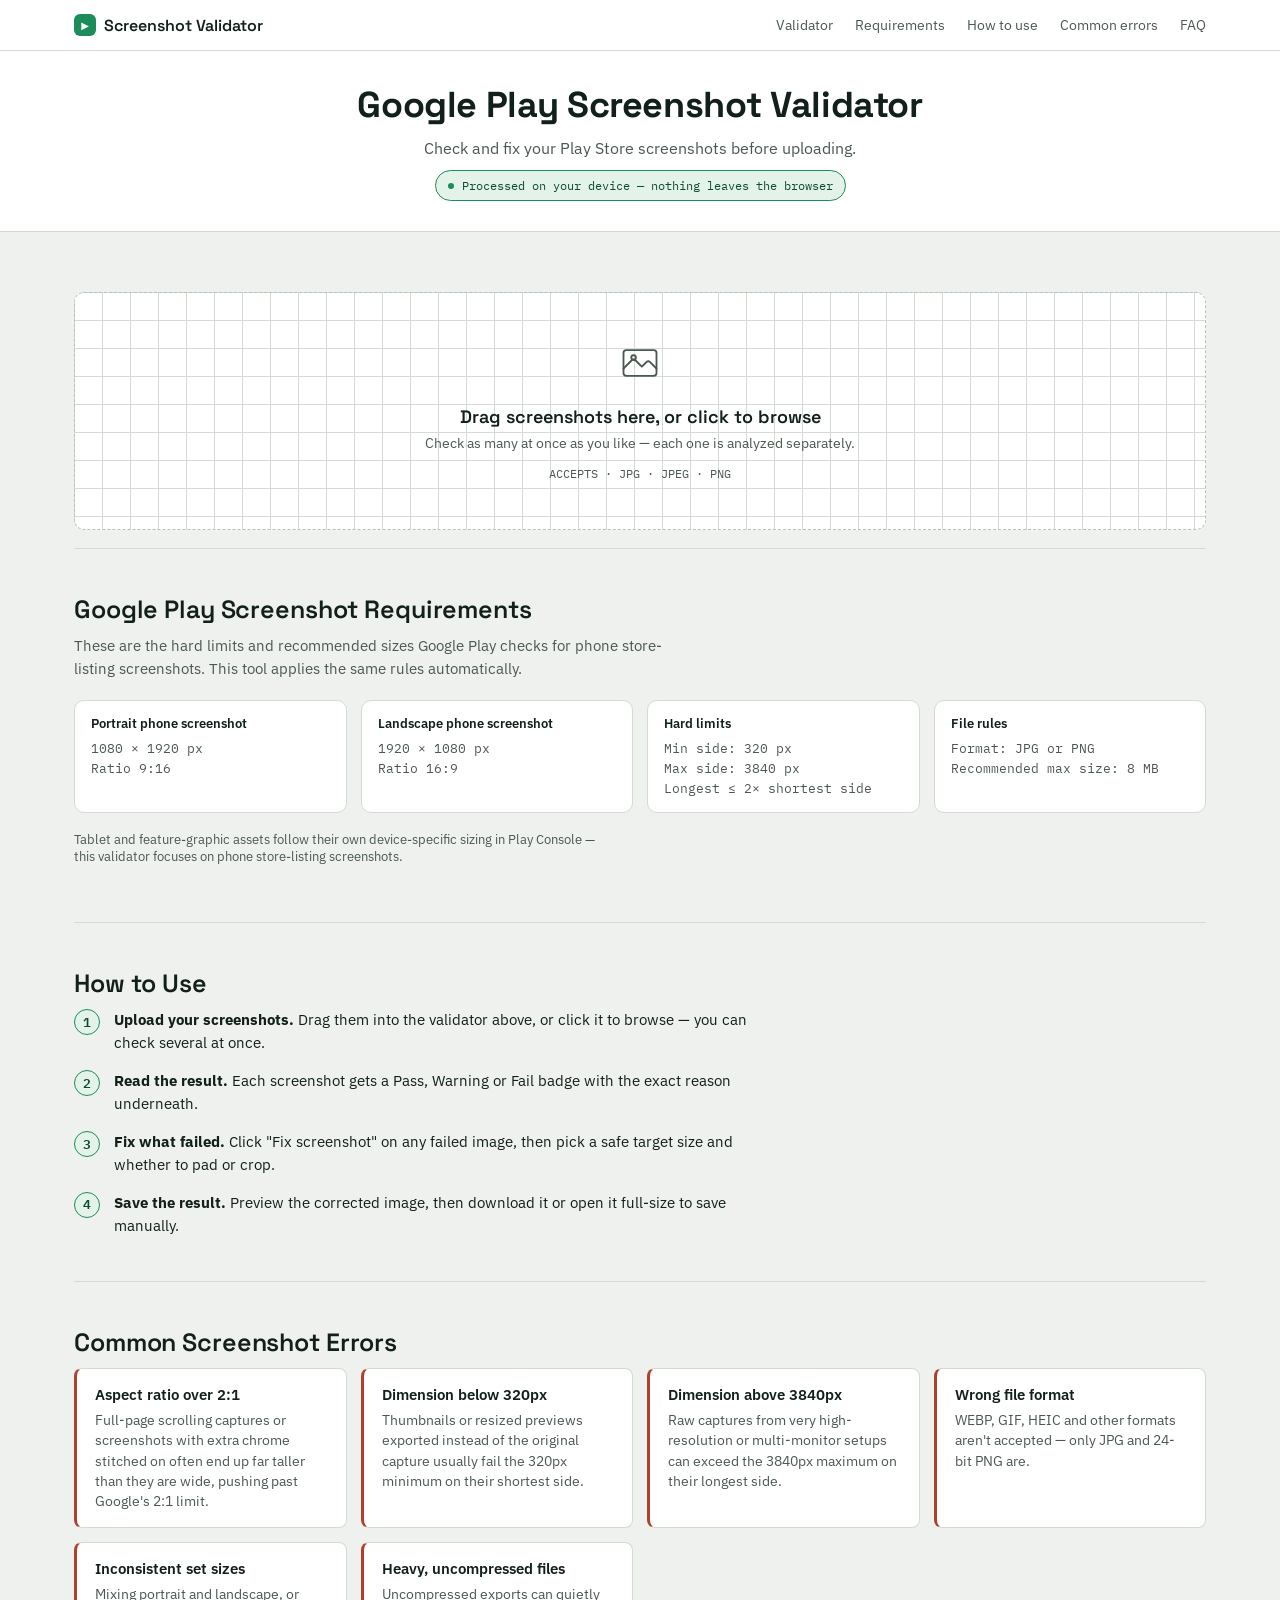
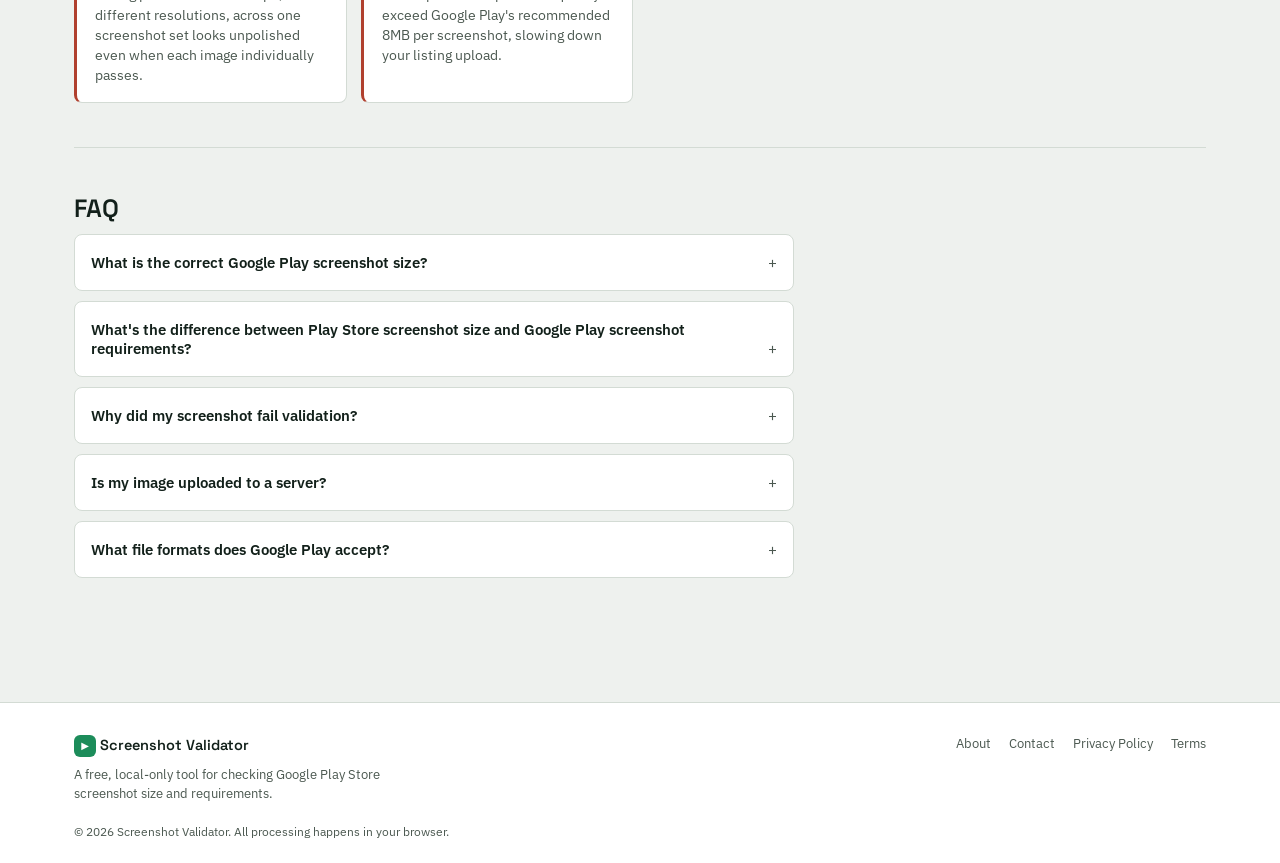
==== index.html @ e47ab918 "Initial website upload" ====
<!DOCTYPE html>
<html lang="en">
<head>
<meta charset="UTF-8">
<meta name="viewport" content="width=device-width, initial-scale=1.0">
<title>Google Play Screenshot Validator — Check Play Store Screenshot Size & Requirements</title>
<meta name="description" content="Free browser-based tool to validate Google Play screenshot size and requirements. Instantly check dimensions, aspect ratio and file format for Play Store screenshots, then fix failed ones without leaving the page.">
<meta name="keywords" content="Google Play Screenshot Validator, Google Play Screenshot Size, Play Store Screenshot Size, Google Play Screenshot Requirements">
<meta name="robots" content="index, follow">
<meta name="theme-color" content="#1C8C5A">
<link rel="canonical" href="https://example.com/">

<meta property="og:type" content="website">
<meta property="og:title" content="Google Play Screenshot Validator — Check Play Store Screenshot Size & Requirements">
<meta property="og:description" content="Check and fix your Google Play Store screenshots before uploading. Validates size, aspect ratio and format entirely in your browser — nothing is uploaded.">
<meta property="og:url" content="https://example.com/">
<meta name="twitter:card" content="summary">
<meta name="twitter:title" content="Google Play Screenshot Validator">
<meta name="twitter:description" content="Check and fix your Google Play Store screenshots before uploading — free, local, no upload.">

<script type="application/ld+json">
{
  "@context": "https://schema.org",
  "@type": "WebApplication",
  "name": "Google Play Screenshot Validator",
  "applicationCategory": "DeveloperApplication",
  "operatingSystem": "Any (runs in browser)",
  "description": "Validates Google Play Store screenshots against Google's size, aspect ratio and format requirements, and lets developers fix failed screenshots locally in the browser.",
  "offers": { "@type": "Offer", "price": "0", "priceCurrency": "USD" }
}
</script>
<script type="application/ld+json">
{
  "@context": "https://schema.org",
  "@type": "FAQPage",
  "mainEntity": [
    {
      "@type": "Question",
      "name": "What is the correct Google Play screenshot size?",
      "acceptedAnswer": { "@type": "Answer", "text": "Google Play accepts screenshots between 320px and 3840px on each side, as long as the longest side is no more than twice the shortest side. The commonly recommended sizes are 1080x1920 for portrait and 1920x1080 for landscape." }
    },
    {
      "@type": "Question",
      "name": "What file formats does Google Play accept for screenshots?",
      "acceptedAnswer": { "@type": "Answer", "text": "Google Play accepts JPEG (JPG) and 24-bit PNG image files for store listing screenshots." }
    },
    {
      "@type": "Question",
      "name": "Why did my screenshot fail Google Play validation?",
      "acceptedAnswer": { "@type": "Answer", "text": "The most common reasons are an aspect ratio beyond the 2:1 maximum, a dimension smaller than 320px, a dimension larger than 3840px, or an unsupported file type such as WEBP or GIF." }
    },
    {
      "@type": "Question",
      "name": "Does this tool upload my screenshots to a server?",
      "acceptedAnswer": { "@type": "Answer", "text": "No. Every check and every fix runs locally in your browser using the Canvas and File APIs. Screenshots are never sent to a server." }
    }
  ]
}
</script>

<link rel="preconnect" href="https://fonts.googleapis.com">
<link rel="preconnect" href="https://fonts.gstatic.com" crossorigin>
<link href="https://fonts.googleapis.com/css2?family=Space+Grotesk:wght@500;600;700&family=IBM+Plex+Mono:wght@400;500;600&family=IBM+Plex+Sans:wght@400;500;600&display=swap" rel="stylesheet">
<style>
  :root {
    --bg: #EEF1EE;
    --surface: #FFFFFF;
    --surface-2: #E4E9E4;
    --ink: #12201A;
    --ink-soft: #4B5850;
    --line: #D3DBD4;
    --line-strong: #B7C2B9;
    --accent: #1C8C5A;
    --accent-ink: #0E4A2E;
    --pass: #1C8C5A;
    --pass-bg: #E4F3EA;
    --warn: #A66A0B;
    --warn-bg: #FBF0DD;
    --fail: #B0402E;
    --fail-bg: #FBE8E4;
    --shadow: 0 1px 2px rgba(18,32,26,0.06), 0 8px 24px -12px rgba(18,32,26,0.18);
    --radius: 10px;
    --font-display: "Space Grotesk", "Segoe UI", system-ui, sans-serif;
    --font-body: "IBM Plex Sans", "Segoe UI", system-ui, sans-serif;
    --font-mono: "IBM Plex Mono", ui-monospace, "SF Mono", Consolas, monospace;
  }

  :root:not([data-theme="light"]) {
    @media (prefers-color-scheme: dark) {
      --bg: #10140F;
      --surface: #171D16;
      --surface-2: #1E251C;
      --ink: #E9EEE7;
      --ink-soft: #A6B3A5;
      --line: #2B342A;
      --line-strong: #3B463A;
      --accent: #3FBE84;
      --accent-ink: #B7EBCF;
      --pass: #3FBE84;
      --pass-bg: #16301F;
      --warn: #E0A542;
      --warn-bg: #332507;
      --fail: #E17862;
      --fail-bg: #3A1712;
      --shadow: 0 1px 2px rgba(0,0,0,0.3), 0 8px 24px -12px rgba(0,0,0,0.5);
    }
  }

  :root[data-theme="dark"] {
    --bg: #10140F;
    --surface: #171D16;
    --surface-2: #1E251C;
    --ink: #E9EEE7;
    --ink-soft: #A6B3A5;
    --line: #2B342A;
    --line-strong: #3B463A;
    --accent: #3FBE84;
    --accent-ink: #B7EBCF;
    --pass: #3FBE84;
    --pass-bg: #16301F;
    --warn: #E0A542;
    --warn-bg: #332507;
    --fail: #E17862;
    --fail-bg: #3A1712;
    --shadow: 0 1px 2px rgba(0,0,0,0.3), 0 8px 24px -12px rgba(0,0,0,0.5);
  }

  * { box-sizing: border-box; }

  html, body {
    margin: 0;
    padding: 0;
    background: var(--bg);
    color: var(--ink);
    font-family: var(--font-body);
    -webkit-font-smoothing: antialiased;
  }

  body {
    min-height: 100vh;
    padding: 0;
  }

  .wrap {
    max-width: 1180px;
    margin: 0 auto;
    padding: 0 24px;
  }

  body > .wrap { padding-top: 32px; padding-bottom: 60px; }

  header.page-head {
    display: flex;
    align-items: flex-end;
    justify-content: space-between;
    gap: 24px;
    flex-wrap: wrap;
    margin-bottom: 32px;
    padding-bottom: 24px;
    border-bottom: 1px solid var(--line);
  }

  .page-head h1 {
    font-family: var(--font-display);
    font-weight: 700;
    font-size: clamp(28px, 4vw, 38px);
    line-height: 1.1;
    margin: 0 0 8px;
    letter-spacing: -0.01em;
  }

  .page-head p {
    margin: 0;
    color: var(--ink-soft);
    font-size: 15px;
    max-width: 52ch;
    line-height: 1.5;
  }

  .badge-local {
    display: inline-flex;
    align-items: center;
    gap: 8px;
    font-family: var(--font-mono);
    font-size: 12px;
    color: var(--accent-ink);
    background: var(--pass-bg);
    border: 1px solid var(--pass);
    padding: 7px 12px;
    border-radius: 100px;
    white-space: nowrap;
  }

  .badge-local::before {
    content: "";
    width: 6px;
    height: 6px;
    border-radius: 50%;
    background: var(--pass);
    flex: none;
  }

  /* Dropzone */
  .dropzone {
    position: relative;
    border: 1.5px dashed var(--line-strong);
    border-radius: var(--radius);
    background: var(--surface);
    background-image:
      linear-gradient(var(--line) 1px, transparent 1px),
      linear-gradient(90deg, var(--line) 1px, transparent 1px);
    background-size: 28px 28px;
    background-position: -1px -1px;
    padding: 48px 24px;
    text-align: center;
    cursor: pointer;
    transition: border-color 0.15s ease, background-color 0.15s ease;
  }

  .dropzone:hover {
    border-color: var(--accent);
  }

  .dropzone.drag-over {
    border-color: var(--accent);
    background-color: var(--pass-bg);
  }

  .dropzone .dz-icon {
    width: 44px;
    height: 44px;
    margin: 0 auto 16px;
    color: var(--ink-soft);
  }

  .dropzone h2 {
    font-family: var(--font-display);
    font-size: 18px;
    margin: 0 0 6px;
    font-weight: 600;
  }

  .dropzone p {
    margin: 0;
    color: var(--ink-soft);
    font-size: 14px;
  }

  .dropzone .dz-formats {
    margin-top: 14px;
    font-family: var(--font-mono);
    font-size: 12px;
    color: var(--ink-soft);
  }

  input[type="file"] { display: none; }

  /* Report bar */
  .report {
    display: none;
    margin-top: 28px;
    gap: 1px;
    background: var(--line);
    border: 1px solid var(--line);
    border-radius: var(--radius);
    overflow: hidden;
    grid-template-columns: repeat(5, 1fr);
  }

  .report.visible { display: grid; }

  @media (max-width: 760px) {
    .report { grid-template-columns: repeat(2, 1fr); }
    .report .report-cell.score-cell { grid-column: 1 / -1; }
  }

  .report-cell {
    background: var(--surface);
    padding: 18px 20px;
  }

  .report-cell .num {
    font-family: var(--font-mono);
    font-size: 26px;
    font-weight: 600;
    line-height: 1;
    display: block;
  }

  .report-cell .lbl {
    font-size: 12.5px;
    color: var(--ink-soft);
    margin-top: 6px;
    display: block;
  }

  .report-cell.pass-cell .num { color: var(--pass); }
  .report-cell.warn-cell .num { color: var(--warn); }
  .report-cell.fail-cell .num { color: var(--fail); }

  .score-cell {
    display: flex;
    align-items: center;
    gap: 14px;
  }

  .score-ring {
    flex: none;
    width: 52px;
    height: 52px;
  }

  .score-cell .score-text .num { font-size: 22px; }

  /* Toolbar */
  .toolbar {
    display: none;
    justify-content: space-between;
    align-items: center;
    margin-top: 28px;
    margin-bottom: 4px;
    flex-wrap: wrap;
    gap: 12px;
  }

  .toolbar.visible { display: flex; }

  .toolbar h3 {
    font-family: var(--font-display);
    font-size: 16px;
    font-weight: 600;
    margin: 0;
  }

  .toolbar-actions { display: flex; gap: 10px; }

  button.ghost-btn {
    font-family: var(--font-body);
    font-size: 13px;
    color: var(--ink-soft);
    background: transparent;
    border: 1px solid var(--line-strong);
    border-radius: 7px;
    padding: 8px 14px;
    cursor: pointer;
    transition: border-color 0.15s ease, color 0.15s ease;
  }

  button.ghost-btn:hover {
    border-color: var(--ink-soft);
    color: var(--ink);
  }

  button.ghost-btn:focus-visible,
  .dropzone:focus-visible,
  .card-remove:focus-visible {
    outline: 2px solid var(--accent);
    outline-offset: 2px;
  }

  /* Grid of cards */
  .grid {
    display: grid;
    grid-template-columns: repeat(auto-fill, minmax(300px, 1fr));
    gap: 16px;
    margin-top: 18px;
  }

  .card {
    background: var(--surface);
    border: 1px solid var(--line);
    border-radius: var(--radius);
    overflow: hidden;
    display: flex;
    flex-direction: column;
    box-shadow: var(--shadow);
    animation: card-in 0.25s ease;
  }

  @keyframes card-in {
    from { opacity: 0; transform: translateY(6px); }
    to { opacity: 1; transform: translateY(0); }
  }

  @media (prefers-reduced-motion: reduce) {
    .card { animation: none; }
  }

  .card-media {
    position: relative;
    background: var(--surface-2);
    aspect-ratio: 16 / 10;
    display: flex;
    align-items: center;
    justify-content: center;
    overflow: hidden;
  }

  .card-media img {
    max-width: 100%;
    max-height: 100%;
    object-fit: contain;
    display: block;
  }

  .status-pill {
    position: absolute;
    top: 10px;
    left: 10px;
    font-family: var(--font-mono);
    font-size: 11.5px;
    font-weight: 600;
    padding: 4px 10px;
    border-radius: 100px;
    border: 1px solid transparent;
    letter-spacing: 0.02em;
  }

  .status-pill.pass { color: var(--pass); background: var(--pass-bg); border-color: var(--pass); }
  .status-pill.warning { color: var(--warn); background: var(--warn-bg); border-color: var(--warn); }
  .status-pill.fail { color: var(--fail); background: var(--fail-bg); border-color: var(--fail); }

  .card-remove {
    position: absolute;
    top: 10px;
    right: 10px;
    width: 26px;
    height: 26px;
    border-radius: 50%;
    background: rgba(18,32,26,0.55);
    color: #fff;
    border: none;
    cursor: pointer;
    display: flex;
    align-items: center;
    justify-content: center;
    font-size: 14px;
    line-height: 1;
  }

  .card-remove:hover { background: rgba(18,32,26,0.8); }

  .card-body {
    padding: 14px 16px 16px;
    display: flex;
    flex-direction: column;
    gap: 12px;
    flex: 1;
  }

  .card-name {
    font-size: 13px;
    font-weight: 600;
    word-break: break-all;
    line-height: 1.3;
  }

  .metrics {
    display: grid;
    grid-template-columns: repeat(2, 1fr);
    gap: 6px 12px;
    font-family: var(--font-mono);
    font-size: 12.5px;
  }

  .metrics div {
    display: flex;
    justify-content: space-between;
    gap: 8px;
    padding: 4px 0;
    border-bottom: 1px dashed var(--line);
  }

  .metrics span.k { color: var(--ink-soft); }
  .metrics span.v { color: var(--ink); text-align: right; }

  .reasons {
    font-size: 12.5px;
    line-height: 1.5;
    color: var(--ink-soft);
    padding-top: 4px;
    border-top: 1px solid var(--line);
  }

  .reasons ul {
    margin: 6px 0 0;
    padding-left: 18px;
  }

  .reasons li { margin-bottom: 4px; }
  .reasons li.reason-fail { color: var(--fail); }
  .reasons li.reason-warn { color: var(--warn); }
  .reasons li.reason-pass { color: var(--pass); }

  /* Reference panel */
  .reference {
    margin-top: 40px;
    border-top: 1px solid var(--line);
    padding-top: 24px;
  }

  .reference h3 {
    font-family: var(--font-display);
    font-size: 15px;
    font-weight: 600;
    margin: 0 0 14px;
  }

  .ref-grid {
    display: grid;
    grid-template-columns: repeat(auto-fit, minmax(220px, 1fr));
    gap: 14px;
  }

  .ref-card {
    background: var(--surface);
    border: 1px solid var(--line);
    border-radius: var(--radius);
    padding: 14px 16px;
  }

  .ref-card .ref-title {
    font-size: 13px;
    font-weight: 600;
    margin-bottom: 6px;
  }

  .ref-card .ref-spec {
    font-family: var(--font-mono);
    font-size: 12.5px;
    color: var(--ink-soft);
    line-height: 1.6;
  }

  .empty-hint {
    text-align: center;
    color: var(--ink-soft);
    font-size: 13px;
    margin-top: 14px;
  }

  /* Fix button on failed cards */
  .fix-btn {
    font-family: var(--font-body);
    font-size: 13px;
    font-weight: 600;
    color: #fff;
    background: var(--fail);
    border: none;
    border-radius: 7px;
    padding: 9px 14px;
    cursor: pointer;
    width: 100%;
    transition: opacity 0.15s ease;
  }

  .fix-btn:hover { opacity: 0.88; }

  /* Modal */
  .modal-overlay {
    display: none;
    position: fixed;
    inset: 0;
    background: rgba(10,16,12,0.55);
    align-items: center;
    justify-content: center;
    padding: 20px;
    z-index: 100;
  }

  .modal-overlay.open { display: flex; }

  .modal {
    background: var(--surface);
    border: 1px solid var(--line);
    border-radius: 14px;
    box-shadow: var(--shadow);
    width: 100%;
    max-width: 720px;
    max-height: 90vh;
    overflow-y: auto;
  }

  .modal-header {
    display: flex;
    align-items: flex-start;
    justify-content: space-between;
    gap: 16px;
    padding: 20px 24px 0;
  }

  .modal-header h2 {
    font-family: var(--font-display);
    font-size: 19px;
    font-weight: 600;
    margin: 0 0 4px;
  }

  .modal-header .modal-file {
    font-family: var(--font-mono);
    font-size: 12.5px;
    color: var(--ink-soft);
    word-break: break-all;
  }

  .modal-close {
    flex: none;
    width: 30px;
    height: 30px;
    border-radius: 50%;
    border: 1px solid var(--line-strong);
    background: transparent;
    color: var(--ink-soft);
    font-size: 14px;
    cursor: pointer;
  }

  .modal-close:hover { color: var(--ink); border-color: var(--ink-soft); }

  .modal-body { padding: 16px 24px 24px; }

  .fix-explain {
    background: var(--fail-bg);
    border: 1px solid var(--fail);
    color: var(--fail);
    border-radius: 8px;
    padding: 12px 14px;
    font-size: 13.5px;
    line-height: 1.5;
    margin-bottom: 20px;
  }

  .fix-section { margin-bottom: 20px; }

  .fix-section .fix-label {
    font-size: 12.5px;
    font-weight: 600;
    color: var(--ink-soft);
    margin-bottom: 8px;
    display: block;
  }

  .option-row {
    display: flex;
    gap: 10px;
    flex-wrap: wrap;
  }

  .option-card {
    flex: 1;
    min-width: 160px;
    text-align: left;
    background: var(--surface-2);
    border: 1.5px solid var(--line);
    border-radius: 8px;
    padding: 12px 14px;
    cursor: pointer;
    font-family: var(--font-body);
  }

  .option-card .oc-title {
    font-family: var(--font-mono);
    font-weight: 600;
    font-size: 14px;
    color: var(--ink);
  }

  .option-card .oc-sub {
    font-size: 12px;
    color: var(--ink-soft);
    margin-top: 2px;
  }

  .option-card.selected {
    border-color: var(--accent);
    background: var(--pass-bg);
  }

  .option-card.selected .oc-title { color: var(--accent-ink); }

  .bg-swatch-row {
    display: flex;
    gap: 8px;
    align-items: center;
  }

  .bg-swatch {
    width: 30px;
    height: 30px;
    border-radius: 6px;
    border: 1.5px solid var(--line-strong);
    cursor: pointer;
  }

  .bg-swatch.selected { outline: 2px solid var(--accent); outline-offset: 2px; }

  .preview-wrap {
    background: var(--surface-2);
    border: 1px solid var(--line);
    border-radius: 8px;
    display: flex;
    align-items: center;
    justify-content: center;
    padding: 16px;
    min-height: 200px;
  }

  .preview-wrap canvas {
    max-width: 100%;
    max-height: 320px;
    border-radius: 4px;
    box-shadow: 0 1px 4px rgba(0,0,0,0.15);
  }

  .result-note {
    font-family: var(--font-mono);
    font-size: 12.5px;
    color: var(--pass);
    margin-top: 10px;
    text-align: center;
  }

  .modal-footer {
    display: flex;
    justify-content: flex-end;
    gap: 10px;
    margin-top: 22px;
  }

  button.primary-btn {
    font-family: var(--font-body);
    font-size: 13.5px;
    font-weight: 600;
    color: #fff;
    background: var(--accent);
    border: none;
    border-radius: 8px;
    padding: 10px 18px;
    cursor: pointer;
    transition: opacity 0.15s ease;
  }

  button.primary-btn:hover { opacity: 0.9; }

  .fix-notice {
    font-size: 12.5px;
    line-height: 1.5;
    color: var(--warn);
    background: var(--warn-bg);
    border: 1px solid var(--warn);
    border-radius: 8px;
    padding: 10px 12px;
  }

  .preview-wrap-full {
    min-height: 240px;
  }

  .preview-wrap-full img {
    max-width: 100%;
    max-height: 360px;
    border-radius: 4px;
    box-shadow: 0 1px 4px rgba(0,0,0,0.15);
    display: block;
  }

  .preview-metrics {
    grid-template-columns: repeat(3, 1fr);
    margin-top: 16px;
  }

  @media (max-width: 560px) {
    .preview-metrics { grid-template-columns: 1fr; }
  }

  .preview-modal.fullsize {
    max-width: 96vw;
    max-height: 96vh;
  }

  .preview-modal.fullsize .preview-metrics,
  .preview-modal.fullsize .modal-header .modal-file {
    display: none;
  }

  .preview-modal.fullsize .preview-wrap-full {
    background: #111;
    padding: 0;
  }

  .preview-modal.fullsize .preview-wrap-full img {
    max-height: 84vh;
  }

  /* ---------- Site chrome (header, hero, content sections, footer) ---------- */

  html { scroll-behavior: smooth; }

  .skip-link {
    position: absolute;
    left: -999px;
    top: 0;
    background: var(--accent);
    color: #fff;
    padding: 10px 16px;
    border-radius: 0 0 8px 0;
    z-index: 200;
    font-size: 13px;
  }

  .skip-link:focus { left: 0; }

  .site-header {
    position: sticky;
    top: 0;
    z-index: 40;
    background: var(--surface);
    border-bottom: 1px solid var(--line);
  }

  .site-header-inner {
    display: flex;
    align-items: center;
    justify-content: space-between;
    gap: 20px;
    padding: 14px 24px;
    flex-wrap: wrap;
  }

  .brand {
    display: inline-flex;
    align-items: center;
    gap: 8px;
    font-family: var(--font-display);
    font-weight: 600;
    font-size: 16px;
    color: var(--ink);
    text-decoration: none;
  }

  .brand-mark {
    display: inline-flex;
    align-items: center;
    justify-content: center;
    width: 22px;
    height: 22px;
    border-radius: 6px;
    background: var(--accent);
    color: #fff;
    font-size: 10px;
  }

  .site-nav {
    display: flex;
    gap: 22px;
    flex-wrap: wrap;
  }

  .site-nav a {
    font-size: 13.5px;
    color: var(--ink-soft);
    text-decoration: none;
  }

  .site-nav a:hover { color: var(--accent-ink); }

  .hero {
    background: var(--surface);
    border-bottom: 1px solid var(--line);
    padding: 34px 24px 30px;
  }

  .hero-inner {
    text-align: center;
    display: flex;
    flex-direction: column;
    align-items: center;
    gap: 12px;
    padding: 0;
  }

  .hero h1 {
    font-family: var(--font-display);
    font-weight: 700;
    font-size: clamp(26px, 4vw, 36px);
    line-height: 1.15;
    margin: 0;
    letter-spacing: -0.01em;
  }

  .hero p {
    margin: 0;
    color: var(--ink-soft);
    font-size: 16px;
    max-width: 46ch;
  }

  .tool-section { padding-top: 28px; }

  .content-section {
    padding: 44px 0;
    border-top: 1px solid var(--line);
  }

  .section-title {
    font-family: var(--font-display);
    font-size: clamp(20px, 3vw, 25px);
    font-weight: 600;
    margin: 0 0 10px;
    letter-spacing: -0.005em;
  }

  .section-lead {
    color: var(--ink-soft);
    font-size: 14.5px;
    max-width: 68ch;
    line-height: 1.55;
    margin: 0 0 20px;
  }

  .section-note {
    color: var(--ink-soft);
    font-size: 13px;
    margin-top: 18px;
    max-width: 68ch;
  }

  .steps-list {
    list-style: none;
    margin: 0;
    padding: 0;
    display: flex;
    flex-direction: column;
    gap: 16px;
    max-width: 68ch;
  }

  .steps-list li {
    display: flex;
    gap: 14px;
    align-items: flex-start;
    font-size: 14.5px;
    line-height: 1.55;
  }

  .step-num {
    flex: none;
    width: 26px;
    height: 26px;
    border-radius: 50%;
    background: var(--pass-bg);
    color: var(--accent-ink);
    border: 1px solid var(--accent);
    display: flex;
    align-items: center;
    justify-content: center;
    font-family: var(--font-mono);
    font-size: 12.5px;
    font-weight: 600;
  }

  .error-grid {
    display: grid;
    grid-template-columns: repeat(auto-fit, minmax(240px, 1fr));
    gap: 14px;
  }

  .error-card {
    background: var(--surface);
    border: 1px solid var(--line);
    border-left: 3px solid var(--fail);
    border-radius: 8px;
    padding: 16px 18px;
  }

  .error-title {
    font-weight: 600;
    font-size: 14.5px;
    margin-bottom: 6px;
  }

  .error-card p {
    margin: 0;
    font-size: 13.5px;
    color: var(--ink-soft);
    line-height: 1.5;
  }

  .faq-list {
    display: flex;
    flex-direction: column;
    gap: 10px;
    max-width: 72ch;
  }

  .faq-item {
    background: var(--surface);
    border: 1px solid var(--line);
    border-radius: 8px;
    padding: 4px 16px;
  }

  .faq-item summary {
    cursor: pointer;
    font-weight: 600;
    font-size: 14.5px;
    padding: 14px 0;
    list-style: none;
  }

  .faq-item summary::-webkit-details-marker { display: none; }

  .faq-item summary::after {
    content: "+";
    float: right;
    color: var(--ink-soft);
    font-weight: 400;
  }

  .faq-item[open] summary::after { content: "−"; }

  .faq-item p {
    margin: 0 0 16px;
    font-size: 13.5px;
    color: var(--ink-soft);
    line-height: 1.55;
  }

  .site-footer {
    margin-top: 20px;
    background: var(--surface);
    border-top: 1px solid var(--line);
  }

  .site-footer-inner {
    display: flex;
    justify-content: space-between;
    align-items: flex-start;
    gap: 24px;
    flex-wrap: wrap;
    padding: 32px 24px 20px;
  }

  .footer-brand {
    font-family: var(--font-display);
    font-weight: 600;
    font-size: 14.5px;
    max-width: 40ch;
  }

  .footer-brand p {
    margin: 8px 0 0;
    font-family: var(--font-body);
    font-weight: 400;
    font-size: 13px;
    color: var(--ink-soft);
    line-height: 1.5;
  }

  .footer-links {
    display: flex;
    gap: 18px;
    flex-wrap: wrap;
  }

  .footer-links a {
    font-size: 13px;
    color: var(--ink-soft);
    text-decoration: none;
  }

  .footer-links a:hover { color: var(--accent-ink); }

  .footer-copy {
    font-size: 12px;
    color: var(--ink-soft);
    padding: 0 24px 24px;
  }
</style>
</head>
<body>
<a class="skip-link" href="#validator">Skip to validator</a>

<header class="site-header">
  <div class="wrap site-header-inner">
    <a class="brand" href="#top">
      <span class="brand-mark" aria-hidden="true">▶</span>
      Screenshot Validator
    </a>
    <nav class="site-nav" aria-label="Primary">
      <a href="#validator">Validator</a>
      <a href="#requirements">Requirements</a>
      <a href="#how-to-use">How to use</a>
      <a href="#common-errors">Common errors</a>
      <a href="#faq">FAQ</a>
    </nav>
  </div>
</header>

<section class="hero" id="top">
  <div class="wrap hero-inner">
    <h1>Google Play Screenshot Validator</h1>
    <p>Check and fix your Play Store screenshots before uploading.</p>
    <span class="badge-local">Processed on your device — nothing leaves the browser</span>
  </div>
</section>

<div class="wrap">

  <section id="validator" class="tool-section" aria-label="Screenshot validator">

  <div class="dropzone" id="dropzone" tabindex="0" role="button" aria-label="Upload screenshots">
    <svg class="dz-icon" viewBox="0 0 48 48" fill="none" xmlns="http://www.w3.org/2000/svg">
      <rect x="6" y="10" width="36" height="28" rx="3" stroke="currentColor" stroke-width="2"/>
      <path d="M6 30l9-9a3 3 0 014 0l7 7" stroke="currentColor" stroke-width="2" stroke-linecap="round" stroke-linejoin="round"/>
      <path d="M27 27l4-4a3 3 0 014 0l7 7" stroke="currentColor" stroke-width="2" stroke-linecap="round" stroke-linejoin="round"/>
      <circle cx="17" cy="18" r="2.5" stroke="currentColor" stroke-width="2"/>
    </svg>
    <h2>Drag screenshots here, or click to browse</h2>
    <p>Check as many at once as you like — each one is analyzed separately.</p>
    <div class="dz-formats">ACCEPTS · JPG · JPEG · PNG</div>
    <input type="file" id="fileInput" accept="image/jpeg,image/png" multiple>
  </div>

  <div class="report" id="report">
    <div class="report-cell">
      <span class="num" id="statTotal">0</span>
      <span class="lbl">Total screenshots</span>
    </div>
    <div class="report-cell pass-cell">
      <span class="num" id="statPass">0</span>
      <span class="lbl">Passed</span>
    </div>
    <div class="report-cell warn-cell">
      <span class="num" id="statWarn">0</span>
      <span class="lbl">Warnings</span>
    </div>
    <div class="report-cell fail-cell">
      <span class="num" id="statFail">0</span>
      <span class="lbl">Failed</span>
    </div>
    <div class="report-cell score-cell">
      <svg class="score-ring" id="scoreRing" viewBox="0 0 52 52">
        <circle cx="26" cy="26" r="22" fill="none" stroke="var(--line)" stroke-width="5"/>
        <circle id="scoreArc" cx="26" cy="26" r="22" fill="none" stroke="var(--accent)" stroke-width="5"
          stroke-linecap="round" stroke-dasharray="138.2" stroke-dashoffset="138.2"
          transform="rotate(-90 26 26)"/>
      </svg>
      <div class="score-text">
        <span class="num" id="statScore">0%</span>
        <span class="lbl">Readiness score</span>
      </div>
    </div>
  </div>

  <div class="toolbar" id="toolbar">
    <h3 id="toolbarTitle">Results</h3>
    <div class="toolbar-actions">
      <button class="ghost-btn" id="clearAllBtn">Clear all</button>
    </div>
  </div>

  <div class="grid" id="grid"></div>

  </section>

  <section id="requirements" class="content-section">
    <h2 class="section-title">Google Play Screenshot Requirements</h2>
    <p class="section-lead">These are the hard limits and recommended sizes Google Play checks for phone store-listing screenshots. This tool applies the same rules automatically.</p>
    <div class="ref-grid">
      <div class="ref-card">
        <div class="ref-title">Portrait phone screenshot</div>
        <div class="ref-spec">1080 × 1920 px<br>Ratio 9:16</div>
      </div>
      <div class="ref-card">
        <div class="ref-title">Landscape phone screenshot</div>
        <div class="ref-spec">1920 × 1080 px<br>Ratio 16:9</div>
      </div>
      <div class="ref-card">
        <div class="ref-title">Hard limits</div>
        <div class="ref-spec">Min side: 320 px<br>Max side: 3840 px<br>Longest ≤ 2× shortest side</div>
      </div>
      <div class="ref-card">
        <div class="ref-title">File rules</div>
        <div class="ref-spec">Format: JPG or PNG<br>Recommended max size: 8 MB</div>
      </div>
    </div>
    <p class="section-note">Tablet and feature-graphic assets follow their own device-specific sizing in Play Console — this validator focuses on phone store-listing screenshots.</p>
  </section>

  <section id="how-to-use" class="content-section">
    <h2 class="section-title">How to Use</h2>
    <ol class="steps-list">
      <li><span class="step-num">1</span><div><strong>Upload your screenshots.</strong> Drag them into the validator above, or click it to browse — you can check several at once.</div></li>
      <li><span class="step-num">2</span><div><strong>Read the result.</strong> Each screenshot gets a Pass, Warning or Fail badge with the exact reason underneath.</div></li>
      <li><span class="step-num">3</span><div><strong>Fix what failed.</strong> Click "Fix screenshot" on any failed image, then pick a safe target size and whether to pad or crop.</div></li>
      <li><span class="step-num">4</span><div><strong>Save the result.</strong> Preview the corrected image, then download it or open it full-size to save manually.</div></li>
    </ol>
  </section>

  <section id="common-errors" class="content-section">
    <h2 class="section-title">Common Screenshot Errors</h2>
    <div class="error-grid">
      <div class="error-card">
        <div class="error-title">Aspect ratio over 2:1</div>
        <p>Full-page scrolling captures or screenshots with extra chrome stitched on often end up far taller than they are wide, pushing past Google's 2:1 limit.</p>
      </div>
      <div class="error-card">
        <div class="error-title">Dimension below 320px</div>
        <p>Thumbnails or resized previews exported instead of the original capture usually fail the 320px minimum on their shortest side.</p>
      </div>
      <div class="error-card">
        <div class="error-title">Dimension above 3840px</div>
        <p>Raw captures from very high-resolution or multi-monitor setups can exceed the 3840px maximum on their longest side.</p>
      </div>
      <div class="error-card">
        <div class="error-title">Wrong file format</div>
        <p>WEBP, GIF, HEIC and other formats aren't accepted — only JPG and 24-bit PNG are.</p>
      </div>
      <div class="error-card">
        <div class="error-title">Inconsistent set sizes</div>
        <p>Mixing portrait and landscape, or different resolutions, across one screenshot set looks unpolished even when each image individually passes.</p>
      </div>
      <div class="error-card">
        <div class="error-title">Heavy, uncompressed files</div>
        <p>Uncompressed exports can quietly exceed Google Play's recommended 8MB per screenshot, slowing down your listing upload.</p>
      </div>
    </div>
  </section>

  <section id="faq" class="content-section">
    <h2 class="section-title">FAQ</h2>
    <div class="faq-list">
      <details class="faq-item">
        <summary>What is the correct Google Play screenshot size?</summary>
        <p>Anywhere from 320px to 3840px per side is technically valid, as long as the longest side is no more than twice the shortest. For a clean, high-resolution listing, Google recommends 1080×1920 for portrait screenshots and 1920×1080 for landscape.</p>
      </details>
      <details class="faq-item">
        <summary>What's the difference between Play Store screenshot size and Google Play screenshot requirements?</summary>
        <p>They describe the same thing from two angles: "screenshot size" refers to the pixel dimensions and ratio, while "requirements" also cover accepted file formats (JPG/PNG) and how many screenshots your listing needs.</p>
      </details>
      <details class="faq-item">
        <summary>Why did my screenshot fail validation?</summary>
        <p>Usually one of four reasons: the aspect ratio exceeds 2:1, a side is under 320px, a side is over 3840px, or the file isn't JPG/PNG. This tool names the exact reason under each result.</p>
      </details>
      <details class="faq-item">
        <summary>Is my image uploaded to a server?</summary>
        <p>No. Validation and fixing both run locally using your browser's File and Canvas APIs. Your screenshots never leave your device.</p>
      </details>
      <details class="faq-item">
        <summary>What file formats does Google Play accept?</summary>
        <p>JPEG (JPG) and 24-bit PNG. This validator only accepts those two formats as well, matching Google Play's own rules.</p>
      </details>
    </div>
  </section>

</div>

<footer class="site-footer">
  <div class="wrap site-footer-inner">
    <div class="footer-brand">
      <span class="brand-mark" aria-hidden="true">▶</span> Screenshot Validator
      <p>A free, local-only tool for checking Google Play Store screenshot size and requirements.</p>
    </div>
    <nav class="footer-links" aria-label="Footer">
      <a href="about.html">About</a>
      <a href="contact.html">Contact</a>
      <a href="privacy.html">Privacy Policy</a>
      <a href="terms.html">Terms</a>
    </nav>
  </div>
  <div class="wrap footer-copy">© <span id="footerYear"></span> Screenshot Validator. All processing happens in your browser.</div>
</footer>

<div class="modal-overlay" id="fixModal" aria-hidden="true">
  <div class="modal" role="dialog" aria-modal="true" aria-labelledby="fixModalTitle">
    <div class="modal-header">
      <div>
        <h2 id="fixModalTitle">Fix screenshot</h2>
        <div class="modal-file" id="fixModalFile"></div>
      </div>
      <button class="modal-close" id="fixModalClose" aria-label="Close">✕</button>
    </div>
    <div class="modal-body">
      <div class="fix-explain" id="fixExplain"></div>

      <div class="fix-section">
        <span class="fix-label">Target size</span>
        <div class="option-row" id="fixSizeOptions"></div>
      </div>

      <div class="fix-section">
        <span class="fix-label">How should it fit?</span>
        <div class="option-row" id="fixModeOptions"></div>
      </div>

      <div class="fix-section" id="fixBgSection">
        <span class="fix-label">Padding color</span>
        <div class="bg-swatch-row">
          <button class="bg-swatch selected" data-bg="#FFFFFF" style="background:#FFFFFF" aria-label="White padding"></button>
          <button class="bg-swatch" data-bg="#000000" style="background:#000000" aria-label="Black padding"></button>
        </div>
      </div>

      <div class="fix-section">
        <span class="fix-label">Preview</span>
        <div class="preview-wrap">
          <canvas id="fixCanvas"></canvas>
        </div>
        <div class="result-note" id="fixResultNote"></div>
      </div>

      <div class="fix-section" id="fixDownloadNotice" style="display:none;">
        <div class="fix-notice">Direct downloads may be restricted inside Claude Artifacts. Deploy the application to use normal downloads.</div>
      </div>

      <div class="modal-footer">
        <button class="ghost-btn" id="fixCancelBtn">Cancel</button>
        <button class="ghost-btn" id="fixOpenBtn">Open Fixed Image</button>
        <button class="primary-btn" id="fixDownloadBtn">Download Fixed Image</button>
      </div>
    </div>
  </div>
</div>

<div class="modal-overlay" id="previewModal" aria-hidden="true">
  <div class="modal preview-modal" id="previewModalBox" role="dialog" aria-modal="true" aria-labelledby="previewModalTitle">
    <div class="modal-header">
      <div>
        <h2 id="previewModalTitle">Fixed image</h2>
        <div class="modal-file" id="previewModalFile"></div>
      </div>
      <button class="modal-close" id="previewModalClose" aria-label="Close">✕</button>
    </div>
    <div class="modal-body">
      <div class="preview-wrap preview-wrap-full">
        <img id="previewImg" alt="Fixed screenshot">
      </div>

      <div class="metrics preview-metrics">
        <div><span class="k">Dimensions</span><span class="v" id="previewDims"></span></div>
        <div><span class="k">Aspect ratio</span><span class="v" id="previewRatio"></span></div>
        <div><span class="k">File type</span><span class="v" id="previewType"></span></div>
      </div>

      <div class="modal-footer">
        <button class="ghost-btn" id="previewFullBtn">View Full Size</button>
        <button class="ghost-btn" id="previewCloseBtn">Close</button>
      </div>
    </div>
  </div>
</div>

<script>
(function () {
  const dropzone = document.getElementById('dropzone');
  const fileInput = document.getElementById('fileInput');
  const grid = document.getElementById('grid');
  const report = document.getElementById('report');
  const toolbar = document.getElementById('toolbar');
  const toolbarTitle = document.getElementById('toolbarTitle');
  const clearAllBtn = document.getElementById('clearAllBtn');

  const statTotal = document.getElementById('statTotal');
  const statPass = document.getElementById('statPass');
  const statWarn = document.getElementById('statWarn');
  const statFail = document.getElementById('statFail');
  const statScore = document.getElementById('statScore');
  const scoreArc = document.getElementById('scoreArc');

  const MIN_DIM = 320;
  const MAX_DIM = 3840;
  const MAX_RATIO = 2;
  const MAX_FILE_BYTES = 8 * 1024 * 1024; // 8MB, Google Play's per-image cap
  const STANDARD_RATIO = 16 / 9;
  const RATIO_TOLERANCE = 0.05;

  let items = []; // { id, file, url, width, height, status, reasons }
  let seq = 0;

  function formatBytes(bytes) {
    if (bytes < 1024) return bytes + ' B';
    if (bytes < 1024 * 1024) return (bytes / 1024).toFixed(1) + ' KB';
    return (bytes / (1024 * 1024)).toFixed(2) + ' MB';
  }

  function niceType(mime) {
    if (mime === 'image/jpeg') return 'JPEG';
    if (mime === 'image/png') return 'PNG';
    return mime || 'Unknown';
  }

  function validate(width, height, sizeBytes, type) {
    const reasons = [];
    let status = 'pass';

    const validTypes = ['image/jpeg', 'image/png'];
    if (!validTypes.includes(type)) {
      status = 'fail';
      reasons.push({ level: 'fail', text: 'Unsupported file type — only JPG and PNG are accepted by Google Play.' });
    }

    const shortest = Math.min(width, height);
    const longest = Math.max(width, height);
    const ratio = shortest > 0 ? longest / shortest : 0;

    if (shortest < MIN_DIM) {
      status = 'fail';
      reasons.push({ level: 'fail', text: `Minimum allowed dimension is ${MIN_DIM}px. Shortest side is ${shortest}px.` });
    }

    if (longest > MAX_DIM) {
      status = 'fail';
      reasons.push({ level: 'fail', text: `Maximum allowed dimension is ${MAX_DIM}px. Longest side is ${longest}px.` });
    }

    if (shortest >= MIN_DIM && ratio > MAX_RATIO) {
      status = 'fail';
      reasons.push({ level: 'fail', text: `Longest side must not exceed ${MAX_RATIO}× the shortest side. Current ratio is ${ratio.toFixed(2)}:1.` });
    }

    if (status !== 'fail') {
      const diff = Math.abs(ratio - STANDARD_RATIO) / STANDARD_RATIO;
      if (diff > RATIO_TOLERANCE) {
        status = 'warning';
        reasons.push({ level: 'warn', text: `Aspect ratio ${ratio.toFixed(2)}:1 differs from the standard 16:9 layout Google Play recommends.` });
      }
      if (longest < 1080) {
        status = 'warning';
        reasons.push({ level: 'warn', text: `Longest side is ${longest}px — 1080px or more is recommended for a sharp store listing.` });
      }
      if (sizeBytes > MAX_FILE_BYTES) {
        status = 'warning';
        reasons.push({ level: 'warn', text: `File is ${formatBytes(sizeBytes)} — Google Play recommends keeping screenshots under 8MB.` });
      }
    }

    if (status === 'pass') {
      reasons.push({ level: 'pass', text: 'Meets all Google Play screenshot requirements.' });
    }

    return { status, reasons, ratio, shortest, longest };
  }

  function orientation(width, height) {
    if (width === height) return 'Square';
    return width > height ? 'Landscape' : 'Portrait';
  }

  function addFiles(fileList) {
    const files = Array.from(fileList).filter(f =>
      f.type === 'image/jpeg' || f.type === 'image/png'
    );
    files.forEach(readFile);
  }

  function readFile(file) {
    const id = 'shot-' + (seq++);
    const url = URL.createObjectURL(file);
    const img = new Image();

    const record = {
      id, file, url,
      width: null, height: null,
      status: 'pending', reasons: []
    };
    items.push(record);
    render();

    img.onload = function () {
      record.width = img.naturalWidth;
      record.height = img.naturalHeight;
      record.imgEl = img;
      const result = validate(record.width, record.height, file.size, file.type);
      record.status = result.status;
      record.reasons = result.reasons;
      record.ratio = result.ratio;
      render();
    };

    img.onerror = function () {
      record.width = 0;
      record.height = 0;
      record.status = 'fail';
      record.reasons = [{ level: 'fail', text: 'Could not read this file as an image.' }];
      render();
    };

    img.src = url;
  }

  function removeItem(id) {
    const idx = items.findIndex(i => i.id === id);
    if (idx > -1) {
      URL.revokeObjectURL(items[idx].url);
      items.splice(idx, 1);
      render();
    }
  }

  function clearAll() {
    items.forEach(i => URL.revokeObjectURL(i.url));
    items = [];
    render();
  }

  function cardHtml(item) {
    const isPending = item.status === 'pending';
    const statusLabel = isPending ? 'Checking…' : item.status.toUpperCase();
    const statusClass = isPending ? '' : item.status;

    const reasonsHtml = isPending ? '' : `
      <div class="reasons">
        <ul>
          ${item.reasons.map(r => `<li class="reason-${r.level}">${r.text}</li>`).join('')}
        </ul>
      </div>`;

    const metricsHtml = isPending ? `
      <div class="metrics">
        <div><span class="k">Status</span><span class="v">Reading file…</span></div>
      </div>` : `
      <div class="metrics">
        <div><span class="k">Dimensions</span><span class="v">${item.width} × ${item.height}px</span></div>
        <div><span class="k">Orientation</span><span class="v">${orientation(item.width, item.height)}</span></div>
        <div><span class="k">Aspect ratio</span><span class="v">${item.ratio.toFixed(2)}:1</span></div>
        <div><span class="k">File type</span><span class="v">${niceType(item.file.type)}</span></div>
        <div><span class="k">File size</span><span class="v">${formatBytes(item.file.size)}</span></div>
      </div>`;

    return `
      <div class="card" data-id="${item.id}">
        <div class="card-media">
          ${statusClass ? `<span class="status-pill ${statusClass}">${statusLabel}</span>` : ''}
          <button class="card-remove" aria-label="Remove ${item.file.name}" data-remove="${item.id}">✕</button>
          <img src="${item.url}" alt="${item.file.name}">
        </div>
        <div class="card-body">
          <div class="card-name">${item.file.name}</div>
          ${metricsHtml}
          ${reasonsHtml}
          ${item.status === 'fail' ? `<button class="fix-btn" data-fix="${item.id}">Fix screenshot</button>` : ''}
        </div>
      </div>`;
  }

  function render() {
    const total = items.length;
    const settled = items.filter(i => i.status !== 'pending');
    const passed = settled.filter(i => i.status === 'pass').length;
    const warned = settled.filter(i => i.status === 'warning').length;
    const failed = settled.filter(i => i.status === 'fail').length;

    report.classList.toggle('visible', total > 0);
    toolbar.classList.toggle('visible', total > 0);
    toolbarTitle.textContent = total === 1 ? '1 screenshot' : `${total} screenshots`;

    statTotal.textContent = total;
    statPass.textContent = passed;
    statWarn.textContent = warned;
    statFail.textContent = failed;

    const score = settled.length ? Math.round(((passed + warned * 0.5) / settled.length) * 100) : 0;
    statScore.textContent = score + '%';

    const circumference = 2 * Math.PI * 22;
    const offset = circumference - (score / 100) * circumference;
    scoreArc.setAttribute('stroke-dasharray', circumference.toFixed(1));
    scoreArc.setAttribute('stroke-dashoffset', offset.toFixed(1));
    scoreArc.style.stroke = score >= 80 ? 'var(--pass)' : score >= 50 ? 'var(--warn)' : 'var(--fail)';

    grid.innerHTML = items.map(cardHtml).join('');
  }

  // Drag & drop wiring
  ['dragenter', 'dragover'].forEach(evt => {
    dropzone.addEventListener(evt, e => {
      e.preventDefault();
      dropzone.classList.add('drag-over');
    });
  });

  ['dragleave', 'drop'].forEach(evt => {
    dropzone.addEventListener(evt, e => {
      e.preventDefault();
      dropzone.classList.remove('drag-over');
    });
  });

  dropzone.addEventListener('drop', e => {
    if (e.dataTransfer && e.dataTransfer.files) addFiles(e.dataTransfer.files);
  });

  dropzone.addEventListener('click', () => fileInput.click());
  dropzone.addEventListener('keydown', e => {
    if (e.key === 'Enter' || e.key === ' ') {
      e.preventDefault();
      fileInput.click();
    }
  });

  fileInput.addEventListener('change', e => {
    addFiles(e.target.files);
    fileInput.value = '';
  });

  grid.addEventListener('click', e => {
    const removeBtn = e.target.closest('[data-remove]');
    if (removeBtn) { removeItem(removeBtn.getAttribute('data-remove')); return; }
    const fixBtn = e.target.closest('[data-fix]');
    if (fixBtn) openFixModal(fixBtn.getAttribute('data-fix'));
  });

  clearAllBtn.addEventListener('click', clearAll);

  // ---------- Auto Fix ----------
  const fixModal = document.getElementById('fixModal');
  const fixModalFile = document.getElementById('fixModalFile');
  const fixExplain = document.getElementById('fixExplain');
  const fixSizeOptions = document.getElementById('fixSizeOptions');
  const fixModeOptions = document.getElementById('fixModeOptions');
  const fixBgSection = document.getElementById('fixBgSection');
  const fixCanvas = document.getElementById('fixCanvas');
  const fixResultNote = document.getElementById('fixResultNote');
  const fixModalClose = document.getElementById('fixModalClose');
  const fixCancelBtn = document.getElementById('fixCancelBtn');
  const fixOpenBtn = document.getElementById('fixOpenBtn');
  const fixDownloadBtn = document.getElementById('fixDownloadBtn');
  const fixDownloadNotice = document.getElementById('fixDownloadNotice');

  // Claude Artifacts run the page inside a sandboxed iframe, where triggered
  // file downloads are typically blocked. Only show the workaround notice
  // when that looks likely, so the message doesn't appear once this file
  // is deployed on its own domain.
  const looksEmbedded = (function () {
    try { return window.self !== window.top; } catch (e) { return true; }
  })();
  if (looksEmbedded) fixDownloadNotice.style.display = 'block';

  let fixState = null; // { item, targets, targetIdx, mode, bg }

  function generateTargets(width, height) {
    if (width === height) {
      return [{ label: '1080 × 1080', w: 1080, h: 1080 }];
    }
    if (height > width) {
      // portrait
      return [
        { label: '720 × 1280', w: 720, h: 1280 },
        { label: '1080 × 1920', w: 1080, h: 1920 }
      ];
    }
    // landscape
    return [
      { label: '1280 × 720', w: 1280, h: 720 },
      { label: '1920 × 1080', w: 1920, h: 1080 }
    ];
  }

  function explainFailure(item) {
    const failReasons = item.reasons.filter(r => r.level === 'fail').map(r => r.text);
    const mentionsRatio = failReasons.some(t => t.toLowerCase().includes('longest side must not exceed'));
    const mentionsMin = failReasons.some(t => t.toLowerCase().includes('minimum allowed dimension'));
    const mentionsMax = failReasons.some(t => t.toLowerCase().includes('maximum allowed dimension'));
    const mentionsType = failReasons.some(t => t.toLowerCase().includes('unsupported file type'));

    const parts = [];
    if (mentionsRatio) {
      parts.push("Your screenshot failed because its aspect ratio exceeds Google's 2:1 maximum.");
    }
    if (mentionsMin) {
      parts.push('Its shortest side is below the 320px minimum Google Play requires.');
    }
    if (mentionsMax) {
      parts.push('Its longest side is above the 3840px maximum Google Play allows.');
    }
    if (mentionsType) {
      parts.push("Its file format isn't JPG or PNG — the fixed download will be saved as PNG.");
    }
    if (!parts.length) {
      parts.push('This screenshot does not meet Google Play requirements.');
    }
    parts.push('Pick a safe target size below and Auto Fix will resize it without stretching the image.');
    return parts.join(' ');
  }

  function openFixModal(id) {
    const item = items.find(i => i.id === id);
    if (!item || !item.imgEl) return;

    const targets = generateTargets(item.width, item.height);
    fixState = { item, targets, targetIdx: 0, mode: 'pad', bg: '#FFFFFF' };

    fixModalFile.textContent = item.file.name;
    fixExplain.textContent = explainFailure(item);

    fixSizeOptions.innerHTML = targets.map((t, i) => `
      <button class="option-card${i === 0 ? ' selected' : ''}" data-target-idx="${i}">
        <div class="oc-title">${t.label}</div>
        <div class="oc-sub">${(t.w / gcdOf(t.w, t.h))}:${(t.h / gcdOf(t.w, t.h))} ratio</div>
      </button>`).join('');

    fixModeOptions.innerHTML = `
      <button class="option-card selected" data-mode="pad">
        <div class="oc-title">Pad</div>
        <div class="oc-sub">Keeps the whole image, adds a background border</div>
      </button>
      <button class="option-card" data-mode="crop">
        <div class="oc-title">Crop</div>
        <div class="oc-sub">Fills the frame, trims the edges</div>
      </button>`;

    fixBgSection.style.display = 'block';
    fixModal.querySelectorAll('.bg-swatch').forEach((sw, i) => sw.classList.toggle('selected', i === 0));

    drawFixPreview();
    fixModal.classList.add('open');
    fixModal.setAttribute('aria-hidden', 'false');
  }

  function gcdOf(a, b) { return b === 0 ? a : gcdOf(b, a % b); }

  function closeFixModal() {
    fixModal.classList.remove('open');
    fixModal.setAttribute('aria-hidden', 'true');
    fixState = null;
  }

  function drawFixPreview() {
    if (!fixState) return;
    const { item, targets, targetIdx, mode, bg } = fixState;
    const target = targets[targetIdx];
    const srcW = item.width, srcH = item.height;

    fixCanvas.width = target.w;
    fixCanvas.height = target.h;
    const ctx = fixCanvas.getContext('2d');
    ctx.clearRect(0, 0, target.w, target.h);

    if (mode === 'pad') {
      ctx.fillStyle = bg;
      ctx.fillRect(0, 0, target.w, target.h);
      const scale = Math.min(target.w / srcW, target.h / srcH);
      const drawW = srcW * scale;
      const drawH = srcH * scale;
      const dx = (target.w - drawW) / 2;
      const dy = (target.h - drawH) / 2;
      ctx.drawImage(item.imgEl, dx, dy, drawW, drawH);
      fixBgSection.style.display = 'block';
    } else {
      const scale = Math.max(target.w / srcW, target.h / srcH);
      const drawW = srcW * scale;
      const drawH = srcH * scale;
      const dx = (target.w - drawW) / 2;
      const dy = (target.h - drawH) / 2;
      ctx.drawImage(item.imgEl, dx, dy, drawW, drawH);
      fixBgSection.style.display = 'none';
    }

    fixResultNote.textContent = `Result: ${target.w} × ${target.h}px · ratio ${(Math.max(target.w, target.h) / Math.min(target.w, target.h)).toFixed(2)}:1 · passes Google Play's size and ratio limits`;
  }

  fixSizeOptions.addEventListener('click', e => {
    const btn = e.target.closest('[data-target-idx]');
    if (!btn || !fixState) return;
    fixState.targetIdx = Number(btn.getAttribute('data-target-idx'));
    fixSizeOptions.querySelectorAll('.option-card').forEach(c => c.classList.remove('selected'));
    btn.classList.add('selected');
    drawFixPreview();
  });

  fixModeOptions.addEventListener('click', e => {
    const btn = e.target.closest('[data-mode]');
    if (!btn || !fixState) return;
    fixState.mode = btn.getAttribute('data-mode');
    fixModeOptions.querySelectorAll('.option-card').forEach(c => c.classList.remove('selected'));
    btn.classList.add('selected');
    drawFixPreview();
  });

  fixBgSection.addEventListener('click', e => {
    const sw = e.target.closest('[data-bg]');
    if (!sw || !fixState) return;
    fixState.bg = sw.getAttribute('data-bg');
    fixBgSection.querySelectorAll('.bg-swatch').forEach(s => s.classList.remove('selected'));
    sw.classList.add('selected');
    drawFixPreview();
  });

  fixModalClose.addEventListener('click', closeFixModal);
  fixCancelBtn.addEventListener('click', closeFixModal);
  fixModal.addEventListener('click', e => {
    if (e.target === fixModal) closeFixModal();
  });
  document.addEventListener('keydown', e => {
    if (e.key === 'Escape' && fixModal.classList.contains('open')) closeFixModal();
  });

  fixOpenBtn.addEventListener('click', () => {
    if (!fixState) return;
    const { item, targets, targetIdx } = fixState;
    const target = targets[targetIdx];
    const validType = item.file.type === 'image/jpeg' || item.file.type === 'image/png';
    const outType = validType ? item.file.type : 'image/png';
    const quality = outType === 'image/jpeg' ? 0.95 : undefined;

    // toDataURL is synchronous and needs no object URL / revoke step,
    // so the image source is valid immediately and stays valid.
    const dataUrl = fixCanvas.toDataURL(outType, quality);

    const ratio = (Math.max(target.w, target.h) / Math.min(target.w, target.h)).toFixed(2);
    openImagePreview({
      dataUrl,
      fileName: item.file.name,
      width: target.w,
      height: target.h,
      ratio,
      typeLabel: outType === 'image/jpeg' ? 'JPEG' : 'PNG'
    });
  });

  // ---------- Fixed-image preview (in-page, Artifact-safe) ----------
  const previewModal = document.getElementById('previewModal');
  const previewModalBox = document.getElementById('previewModalBox');
  const previewModalFile = document.getElementById('previewModalFile');
  const previewImg = document.getElementById('previewImg');
  const previewDims = document.getElementById('previewDims');
  const previewRatio = document.getElementById('previewRatio');
  const previewType = document.getElementById('previewType');
  const previewModalClose = document.getElementById('previewModalClose');
  const previewCloseBtn = document.getElementById('previewCloseBtn');
  const previewFullBtn = document.getElementById('previewFullBtn');

  function openImagePreview(data) {
    previewModalFile.textContent = data.fileName;
    previewDims.textContent = `${data.width} × ${data.height}px`;
    previewRatio.textContent = `${data.ratio}:1`;
    previewType.textContent = data.typeLabel;
    previewFullBtn.textContent = 'View Full Size';
    previewModalBox.classList.remove('fullsize');

    // Image is set from a same-page data URL, so it renders immediately —
    // nothing to revoke and no cross-tab/blob loading race to worry about.
    previewImg.src = data.dataUrl;

    previewModal.classList.add('open');
    previewModal.setAttribute('aria-hidden', 'false');
  }

  function closeImagePreview() {
    previewModal.classList.remove('open');
    previewModal.setAttribute('aria-hidden', 'true');
    previewModalBox.classList.remove('fullsize');
  }

  previewFullBtn.addEventListener('click', () => {
    const isFull = previewModalBox.classList.toggle('fullsize');
    previewFullBtn.textContent = isFull ? 'Exit Full Size' : 'View Full Size';
  });

  previewModalClose.addEventListener('click', closeImagePreview);
  previewCloseBtn.addEventListener('click', closeImagePreview);
  previewModal.addEventListener('click', e => {
    if (e.target === previewModal) closeImagePreview();
  });
  document.addEventListener('keydown', e => {
    if (e.key === 'Escape' && previewModal.classList.contains('open')) closeImagePreview();
  });

  fixDownloadBtn.addEventListener('click', () => {
    if (!fixState) return;
    const { item } = fixState;
    const validType = item.file.type === 'image/jpeg' || item.file.type === 'image/png';
    const outType = validType ? item.file.type : 'image/png';
    const ext = outType === 'image/jpeg' ? 'jpg' : 'png';
    const baseName = item.file.name.replace(/\.[^/.]+$/, '');

    fixCanvas.toBlob(blob => {
      if (!blob) return;
      const url = URL.createObjectURL(blob);
      const a = document.createElement('a');
      a.href = url;
      a.download = `${baseName}-fixed.${ext}`;
      document.body.appendChild(a);
      a.click();
      a.remove();
      setTimeout(() => URL.revokeObjectURL(url), 1000);
    }, outType, 0.92);
  });

  const footerYearEl = document.getElementById('footerYear');
  if (footerYearEl) footerYearEl.textContent = new Date().getFullYear();

  render();
})();
</script>
</body>
</html>
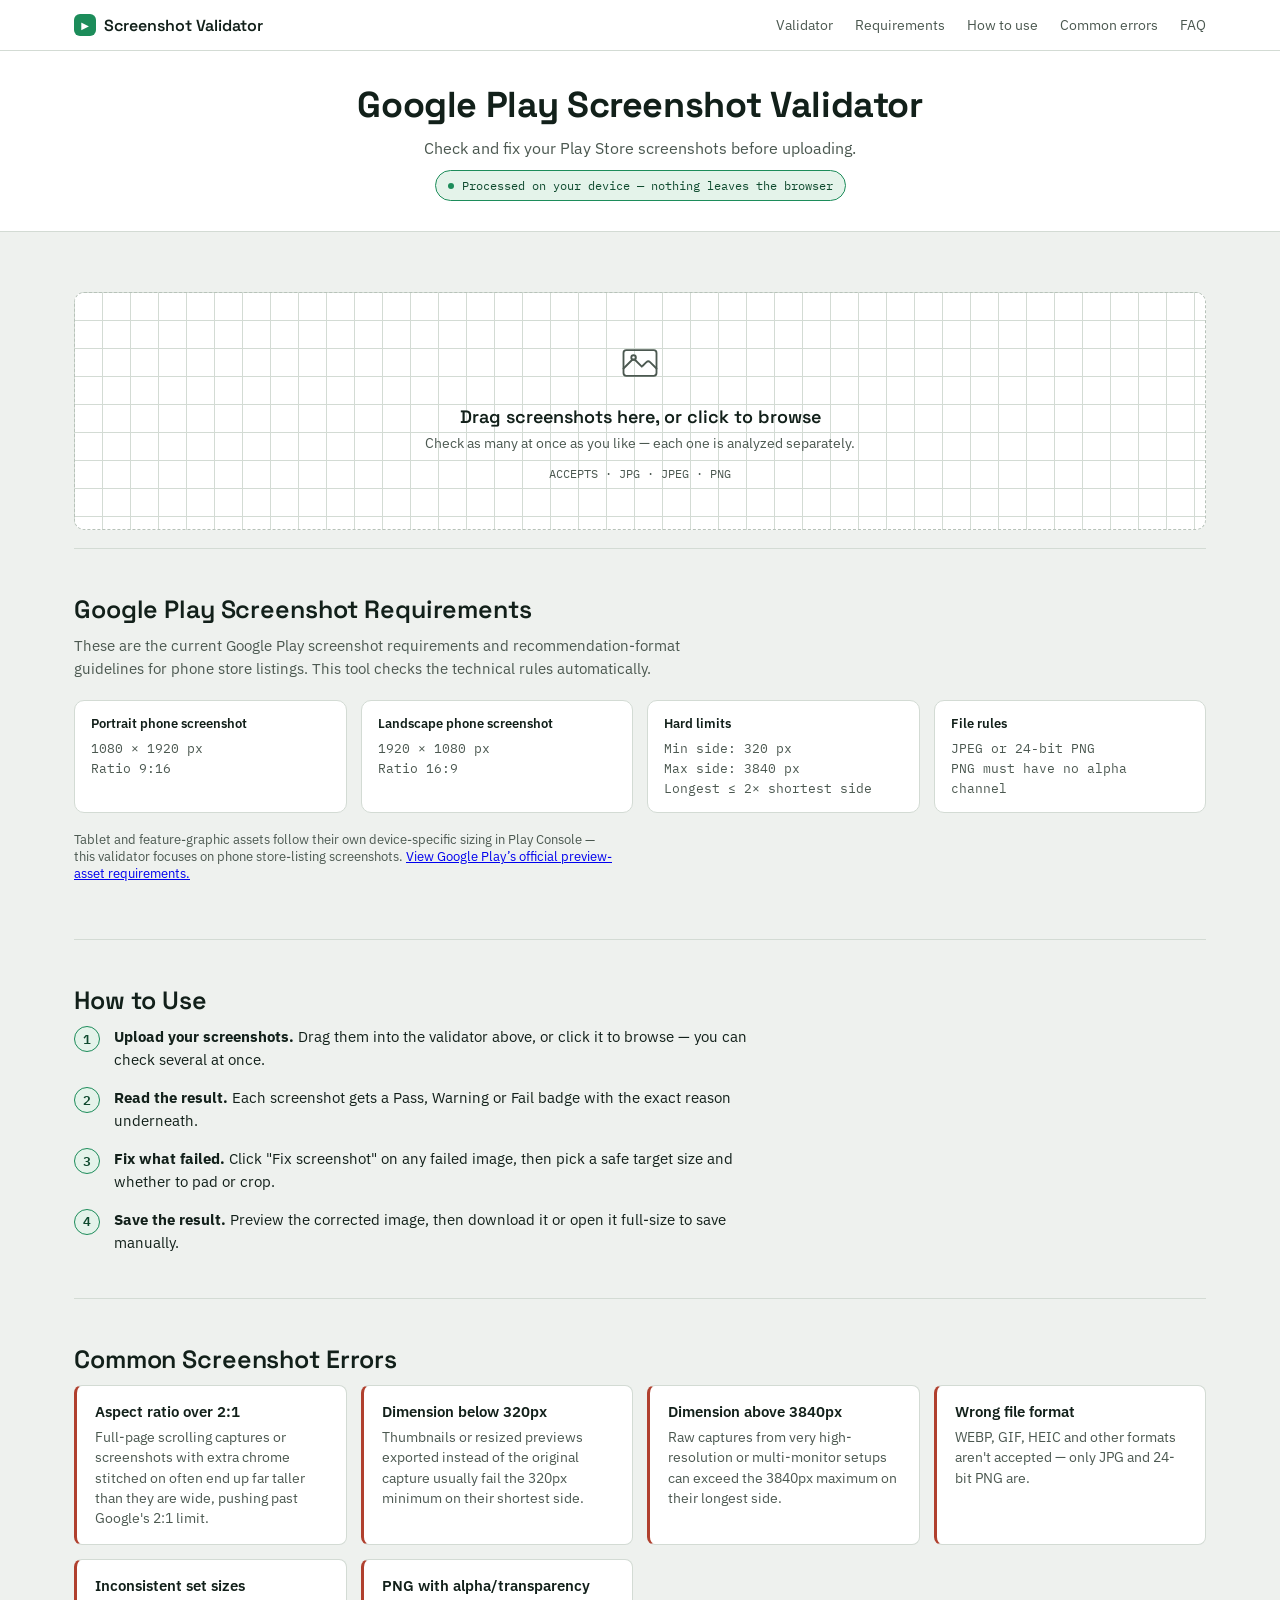
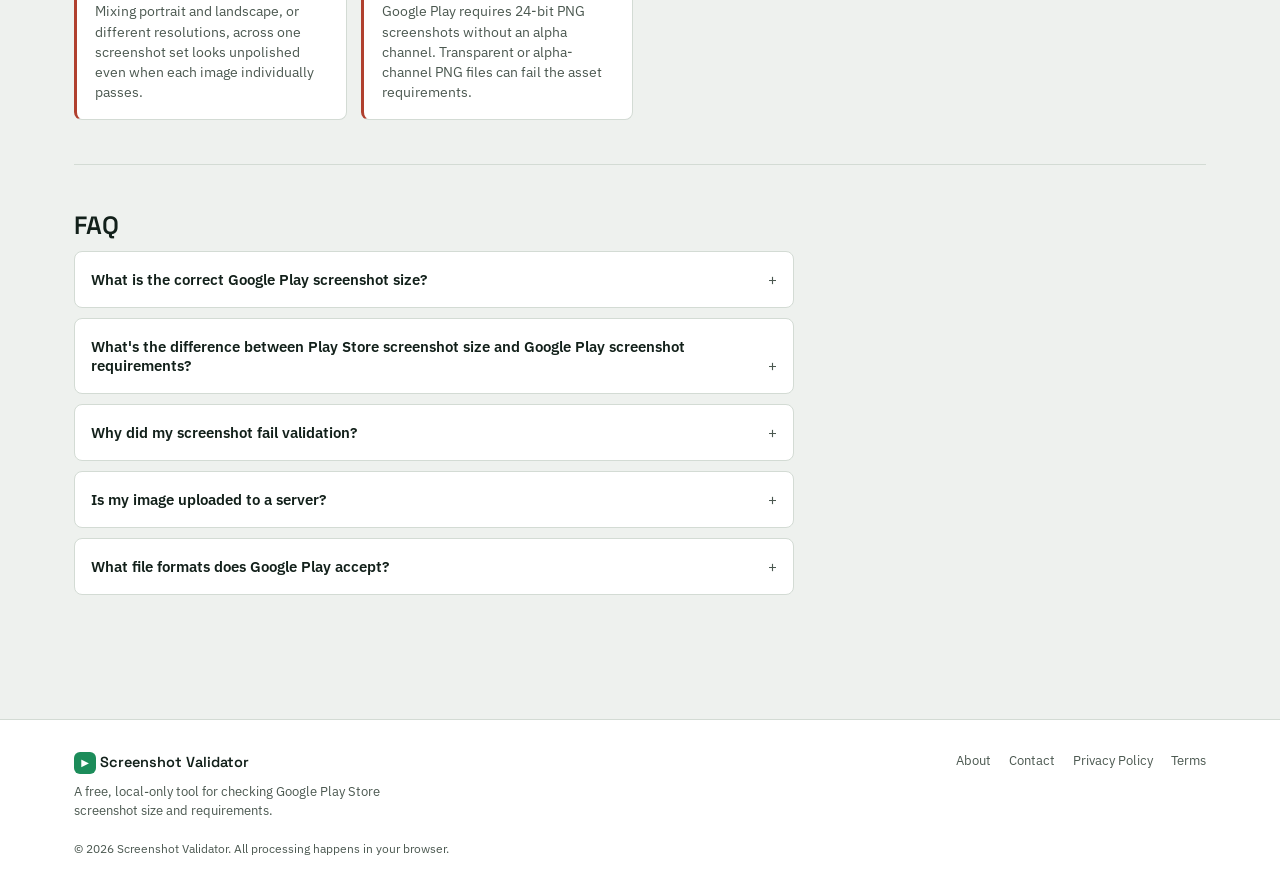
==== commit 5986a2af: "Add files via upload" ====
--- a/index.html
+++ b/index.html
@@ -3,17 +3,17 @@
 <head>
 <meta charset="UTF-8">
 <meta name="viewport" content="width=device-width, initial-scale=1.0">
-<title>Google Play Screenshot Validator — Check Play Store Screenshot Size & Requirements</title>
-<meta name="description" content="Free browser-based tool to validate Google Play screenshot size and requirements. Instantly check dimensions, aspect ratio and file format for Play Store screenshots, then fix failed ones without leaving the page.">
-<meta name="keywords" content="Google Play Screenshot Validator, Google Play Screenshot Size, Play Store Screenshot Size, Google Play Screenshot Requirements">
+<title>Google Play Screenshot Validator – Check & Fix Screenshots</title>
+<meta name="description" content="Free Google Play Screenshot Validator to check screenshot size, aspect ratio, PNG/JPEG format and fix invalid Play Store screenshots in your browser.">
 <meta name="robots" content="index, follow">
 <meta name="theme-color" content="#1C8C5A">
-<link rel="canonical" href="https://example.com/">
+<link rel="canonical" href="https://google-play-screenshot-validator-gn.vercel.app/">
 
 <meta property="og:type" content="website">
-<meta property="og:title" content="Google Play Screenshot Validator — Check Play Store Screenshot Size & Requirements">
+<meta property="og:site_name" content="Google Play Screenshot Validator">
+<meta property="og:title" content="Google Play Screenshot Validator – Check & Fix Screenshots">
 <meta property="og:description" content="Check and fix your Google Play Store screenshots before uploading. Validates size, aspect ratio and format entirely in your browser — nothing is uploaded.">
-<meta property="og:url" content="https://example.com/">
+<meta property="og:url" content="https://google-play-screenshot-validator-gn.vercel.app/">
 <meta name="twitter:card" content="summary">
 <meta name="twitter:title" content="Google Play Screenshot Validator">
 <meta name="twitter:description" content="Check and fix your Google Play Store screenshots before uploading — free, local, no upload.">
@@ -23,9 +23,11 @@
   "@context": "https://schema.org",
   "@type": "WebApplication",
   "name": "Google Play Screenshot Validator",
+  "url": "https://google-play-screenshot-validator-gn.vercel.app/",
   "applicationCategory": "DeveloperApplication",
   "operatingSystem": "Any (runs in browser)",
   "description": "Validates Google Play Store screenshots against Google's size, aspect ratio and format requirements, and lets developers fix failed screenshots locally in the browser.",
+  "isAccessibleForFree": true,
   "offers": { "@type": "Offer", "price": "0", "priceCurrency": "USD" }
 }
 </script>
@@ -37,12 +39,12 @@
     {
       "@type": "Question",
       "name": "What is the correct Google Play screenshot size?",
-      "acceptedAnswer": { "@type": "Answer", "text": "Google Play accepts screenshots between 320px and 3840px on each side, as long as the longest side is no more than twice the shortest side. The commonly recommended sizes are 1080x1920 for portrait and 1920x1080 for landscape." }
+      "acceptedAnswer": { "@type": "Answer", "text": "Google Play requires screenshot dimensions from 320px to 3840px, with the longest side no more than twice the shortest side. For apps to be eligible for recommendation formats that use screenshots, Google requires at least four screenshots with a minimum 1080px resolution, using 9:16 portrait or 16:9 landscape." }
     },
     {
       "@type": "Question",
       "name": "What file formats does Google Play accept for screenshots?",
-      "acceptedAnswer": { "@type": "Answer", "text": "Google Play accepts JPEG (JPG) and 24-bit PNG image files for store listing screenshots." }
+      "acceptedAnswer": { "@type": "Answer", "text": "Google Play accepts JPEG (JPG) or 24-bit PNG screenshots without an alpha channel." }
     },
     {
       "@type": "Question",
@@ -1166,7 +1168,7 @@
 
   <section id="requirements" class="content-section">
     <h2 class="section-title">Google Play Screenshot Requirements</h2>
-    <p class="section-lead">These are the hard limits and recommended sizes Google Play checks for phone store-listing screenshots. This tool applies the same rules automatically.</p>
+    <p class="section-lead">These are the current Google Play screenshot requirements and recommendation-format guidelines for phone store listings. This tool checks the technical rules automatically.</p>
     <div class="ref-grid">
       <div class="ref-card">
         <div class="ref-title">Portrait phone screenshot</div>
@@ -1182,10 +1184,10 @@
       </div>
       <div class="ref-card">
         <div class="ref-title">File rules</div>
-        <div class="ref-spec">Format: JPG or PNG<br>Recommended max size: 8 MB</div>
+        <div class="ref-spec">JPEG or 24-bit PNG<br>PNG must have no alpha channel</div>
       </div>
     </div>
-    <p class="section-note">Tablet and feature-graphic assets follow their own device-specific sizing in Play Console — this validator focuses on phone store-listing screenshots.</p>
+    <p class="section-note">Tablet and feature-graphic assets follow their own device-specific sizing in Play Console — this validator focuses on phone store-listing screenshots. <a href="https://support.google.com/googleplay/android-developer/answer/9866151" target="_blank" rel="noopener noreferrer">View Google Play’s official preview-asset requirements.</a></p>
   </section>
 
   <section id="how-to-use" class="content-section">
@@ -1222,8 +1224,8 @@
         <p>Mixing portrait and landscape, or different resolutions, across one screenshot set looks unpolished even when each image individually passes.</p>
       </div>
       <div class="error-card">
-        <div class="error-title">Heavy, uncompressed files</div>
-        <p>Uncompressed exports can quietly exceed Google Play's recommended 8MB per screenshot, slowing down your listing upload.</p>
+        <div class="error-title">PNG with alpha/transparency</div>
+        <p>Google Play requires 24-bit PNG screenshots without an alpha channel. Transparent or alpha-channel PNG files can fail the asset requirements.</p>
       </div>
     </div>
   </section>
@@ -1233,7 +1235,7 @@
     <div class="faq-list">
       <details class="faq-item">
         <summary>What is the correct Google Play screenshot size?</summary>
-        <p>Anywhere from 320px to 3840px per side is technically valid, as long as the longest side is no more than twice the shortest. For a clean, high-resolution listing, Google recommends 1080×1920 for portrait screenshots and 1920×1080 for landscape.</p>
+        <p>Google Play requires dimensions from 320px to 3840px, with the longest side no more than twice the shortest. For app recommendation formats that use screenshots, provide at least four screenshots at 1080px minimum resolution, using 1080×1920 portrait or 1920×1080 landscape.</p>
       </details>
       <details class="faq-item">
         <summary>What's the difference between Play Store screenshot size and Google Play screenshot requirements?</summary>
@@ -1249,7 +1251,7 @@
       </details>
       <details class="faq-item">
         <summary>What file formats does Google Play accept?</summary>
-        <p>JPEG (JPG) and 24-bit PNG. This validator only accepts those two formats as well, matching Google Play's own rules.</p>
+        <p>JPEG (JPG) or 24-bit PNG without an alpha channel. This validator checks both the file type and PNG alpha/bit-depth rules.</p>
       </details>
     </div>
   </section>
@@ -1311,7 +1313,7 @@
       </div>
 
       <div class="fix-section" id="fixDownloadNotice" style="display:none;">
-        <div class="fix-notice">Direct downloads may be restricted inside Claude Artifacts. Deploy the application to use normal downloads.</div>
+        <div class="fix-notice">If your browser blocks a download, use “Open Fixed Image” and save the preview manually.</div>
       </div>
 
       <div class="modal-footer">
@@ -1371,7 +1373,6 @@
   const MIN_DIM = 320;
   const MAX_DIM = 3840;
   const MAX_RATIO = 2;
-  const MAX_FILE_BYTES = 8 * 1024 * 1024; // 8MB, Google Play's per-image cap
   const STANDARD_RATIO = 16 / 9;
   const RATIO_TOLERANCE = 0.05;
 
@@ -1390,7 +1391,53 @@
     return mime || 'Unknown';
   }
 
-  function validate(width, height, sizeBytes, type) {
+  async function inspectPng(file) {
+    if (file.type !== 'image/png') {
+      return { isPng: false, valid24BitNoAlpha: true, hasAlpha: false, bitDepth: null, colorType: null };
+    }
+
+    try {
+      const bytes = new Uint8Array(await file.arrayBuffer());
+      const signature = [137, 80, 78, 71, 13, 10, 26, 10];
+      const isPng = signature.every((v, i) => bytes[i] === v);
+      if (!isPng || bytes.length < 33) {
+        return { isPng: true, valid24BitNoAlpha: false, hasAlpha: true, bitDepth: null, colorType: null };
+      }
+
+      // IHDR starts immediately after the 8-byte signature.
+      // Bit depth is byte 24; color type is byte 25.
+      const bitDepth = bytes[24];
+      const colorType = bytes[25];
+
+      // PNG color types 4 and 6 contain an alpha channel.
+      let hasAlpha = colorType === 4 || colorType === 6;
+
+      // Indexed/grayscale/truecolor PNGs can also contain transparency via tRNS.
+      let offset = 8;
+      while (offset + 12 <= bytes.length) {
+        const length =
+          ((bytes[offset] << 24) >>> 0) |
+          (bytes[offset + 1] << 16) |
+          (bytes[offset + 2] << 8) |
+          bytes[offset + 3];
+        const typeCode = String.fromCharCode(
+          bytes[offset + 4], bytes[offset + 5], bytes[offset + 6], bytes[offset + 7]
+        );
+        if (typeCode === 'tRNS') hasAlpha = true;
+        offset += 12 + length;
+        if (typeCode === 'IEND') break;
+      }
+
+      // Google's requirement is 24-bit PNG without alpha:
+      // 8-bit per RGB channel (color type 2), no tRNS.
+      const valid24BitNoAlpha = bitDepth === 8 && colorType === 2 && !hasAlpha;
+      return { isPng: true, valid24BitNoAlpha, hasAlpha, bitDepth, colorType };
+    } catch (e) {
+      return { isPng: true, valid24BitNoAlpha: false, hasAlpha: true, bitDepth: null, colorType: null };
+    }
+  }
+
+  function validate(width, height, sizeBytes, type, pngInfo) {
     const reasons = [];
     let status = 'pass';
 
@@ -1398,6 +1445,15 @@
     if (!validTypes.includes(type)) {
       status = 'fail';
       reasons.push({ level: 'fail', text: 'Unsupported file type — only JPG and PNG are accepted by Google Play.' });
+    }
+
+    if (type === 'image/png' && pngInfo && !pngInfo.valid24BitNoAlpha) {
+      status = 'fail';
+      if (pngInfo.hasAlpha) {
+        reasons.push({ level: 'fail', text: 'PNG contains an alpha/transparency channel. Google Play requires 24-bit PNG without alpha.' });
+      } else {
+        reasons.push({ level: 'fail', text: 'PNG is not 24-bit RGB. Google Play requires a 24-bit PNG without alpha.' });
+      }
     }
 
     const shortest = Math.min(width, height);
@@ -1429,10 +1485,6 @@
         status = 'warning';
         reasons.push({ level: 'warn', text: `Longest side is ${longest}px — 1080px or more is recommended for a sharp store listing.` });
       }
-      if (sizeBytes > MAX_FILE_BYTES) {
-        status = 'warning';
-        reasons.push({ level: 'warn', text: `File is ${formatBytes(sizeBytes)} — Google Play recommends keeping screenshots under 8MB.` });
-      }
     }
 
     if (status === 'pass') {
@@ -1467,11 +1519,13 @@
     items.push(record);
     render();
 
-    img.onload = function () {
+    img.onload = async function () {
       record.width = img.naturalWidth;
       record.height = img.naturalHeight;
       record.imgEl = img;
-      const result = validate(record.width, record.height, file.size, file.type);
+      const pngInfo = await inspectPng(file);
+      record.pngInfo = pngInfo;
+      const result = validate(record.width, record.height, file.size, file.type, pngInfo);
       record.status = result.status;
       record.reasons = result.reasons;
       record.ratio = result.ratio;
@@ -1525,6 +1579,7 @@
         <div><span class="k">Orientation</span><span class="v">${orientation(item.width, item.height)}</span></div>
         <div><span class="k">Aspect ratio</span><span class="v">${item.ratio.toFixed(2)}:1</span></div>
         <div><span class="k">File type</span><span class="v">${niceType(item.file.type)}</span></div>
+        ${item.file.type === 'image/png' && item.pngInfo ? `<div><span class="k">PNG rule</span><span class="v">${item.pngInfo.valid24BitNoAlpha ? '24-bit / no alpha' : 'Needs conversion'}</span></div>` : ''}
         <div><span class="k">File size</span><span class="v">${formatBytes(item.file.size)}</span></div>
       </div>`;
 
@@ -1628,10 +1683,8 @@
   const fixDownloadBtn = document.getElementById('fixDownloadBtn');
   const fixDownloadNotice = document.getElementById('fixDownloadNotice');
 
-  // Claude Artifacts run the page inside a sandboxed iframe, where triggered
-  // file downloads are typically blocked. Only show the workaround notice
-  // when that looks likely, so the message doesn't appear once this file
-  // is deployed on its own domain.
+  // Some embedded browsers can block triggered file downloads.
+  // Show the fallback notice only when the page is running in an iframe.
   const looksEmbedded = (function () {
     try { return window.self !== window.top; } catch (e) { return true; }
   })();
@@ -1646,14 +1699,14 @@
     if (height > width) {
       // portrait
       return [
-        { label: '720 × 1280', w: 720, h: 1280 },
-        { label: '1080 × 1920', w: 1080, h: 1920 }
+        { label: '1080 × 1920 · Recommended', w: 1080, h: 1920 },
+        { label: '720 × 1280 · Valid size', w: 720, h: 1280 }
       ];
     }
     // landscape
     return [
-      { label: '1280 × 720', w: 1280, h: 720 },
-      { label: '1920 × 1080', w: 1920, h: 1080 }
+      { label: '1920 × 1080 · Recommended', w: 1920, h: 1080 },
+      { label: '1280 × 720 · Valid size', w: 1280, h: 720 }
     ];
   }
 
@@ -1663,6 +1716,7 @@
     const mentionsMin = failReasons.some(t => t.toLowerCase().includes('minimum allowed dimension'));
     const mentionsMax = failReasons.some(t => t.toLowerCase().includes('maximum allowed dimension'));
     const mentionsType = failReasons.some(t => t.toLowerCase().includes('unsupported file type'));
+    const mentionsPng = failReasons.some(t => t.toLowerCase().includes('png'));
 
     const parts = [];
     if (mentionsRatio) {
@@ -1675,7 +1729,10 @@
       parts.push('Its longest side is above the 3840px maximum Google Play allows.');
     }
     if (mentionsType) {
-      parts.push("Its file format isn't JPG or PNG — the fixed download will be saved as PNG.");
+      parts.push("Its file format isn't JPG or PNG — the fixed download will be saved as JPEG.");
+    }
+    if (mentionsPng && !mentionsType) {
+      parts.push("Its PNG format does not meet Google's 24-bit/no-alpha rule — the fixed download will be saved as JPEG.");
     }
     if (!parts.length) {
       parts.push('This screenshot does not meet Google Play requirements.');
@@ -1800,9 +1857,9 @@
     if (!fixState) return;
     const { item, targets, targetIdx } = fixState;
     const target = targets[targetIdx];
-    const validType = item.file.type === 'image/jpeg' || item.file.type === 'image/png';
-    const outType = validType ? item.file.type : 'image/png';
-    const quality = outType === 'image/jpeg' ? 0.95 : undefined;
+    // Export fixes as JPEG so the corrected image cannot contain a PNG alpha channel.
+    const outType = 'image/jpeg';
+    const quality = 0.95;
 
     // toDataURL is synchronous and needs no object URL / revoke step,
     // so the image source is valid immediately and stays valid.
@@ -1870,9 +1927,9 @@
   fixDownloadBtn.addEventListener('click', () => {
     if (!fixState) return;
     const { item } = fixState;
-    const validType = item.file.type === 'image/jpeg' || item.file.type === 'image/png';
-    const outType = validType ? item.file.type : 'image/png';
-    const ext = outType === 'image/jpeg' ? 'jpg' : 'png';
+    // Export fixes as JPEG so the corrected image meets the no-alpha requirement.
+    const outType = 'image/jpeg';
+    const ext = 'jpg';
     const baseName = item.file.name.replace(/\.[^/.]+$/, '');
 
     fixCanvas.toBlob(blob => {
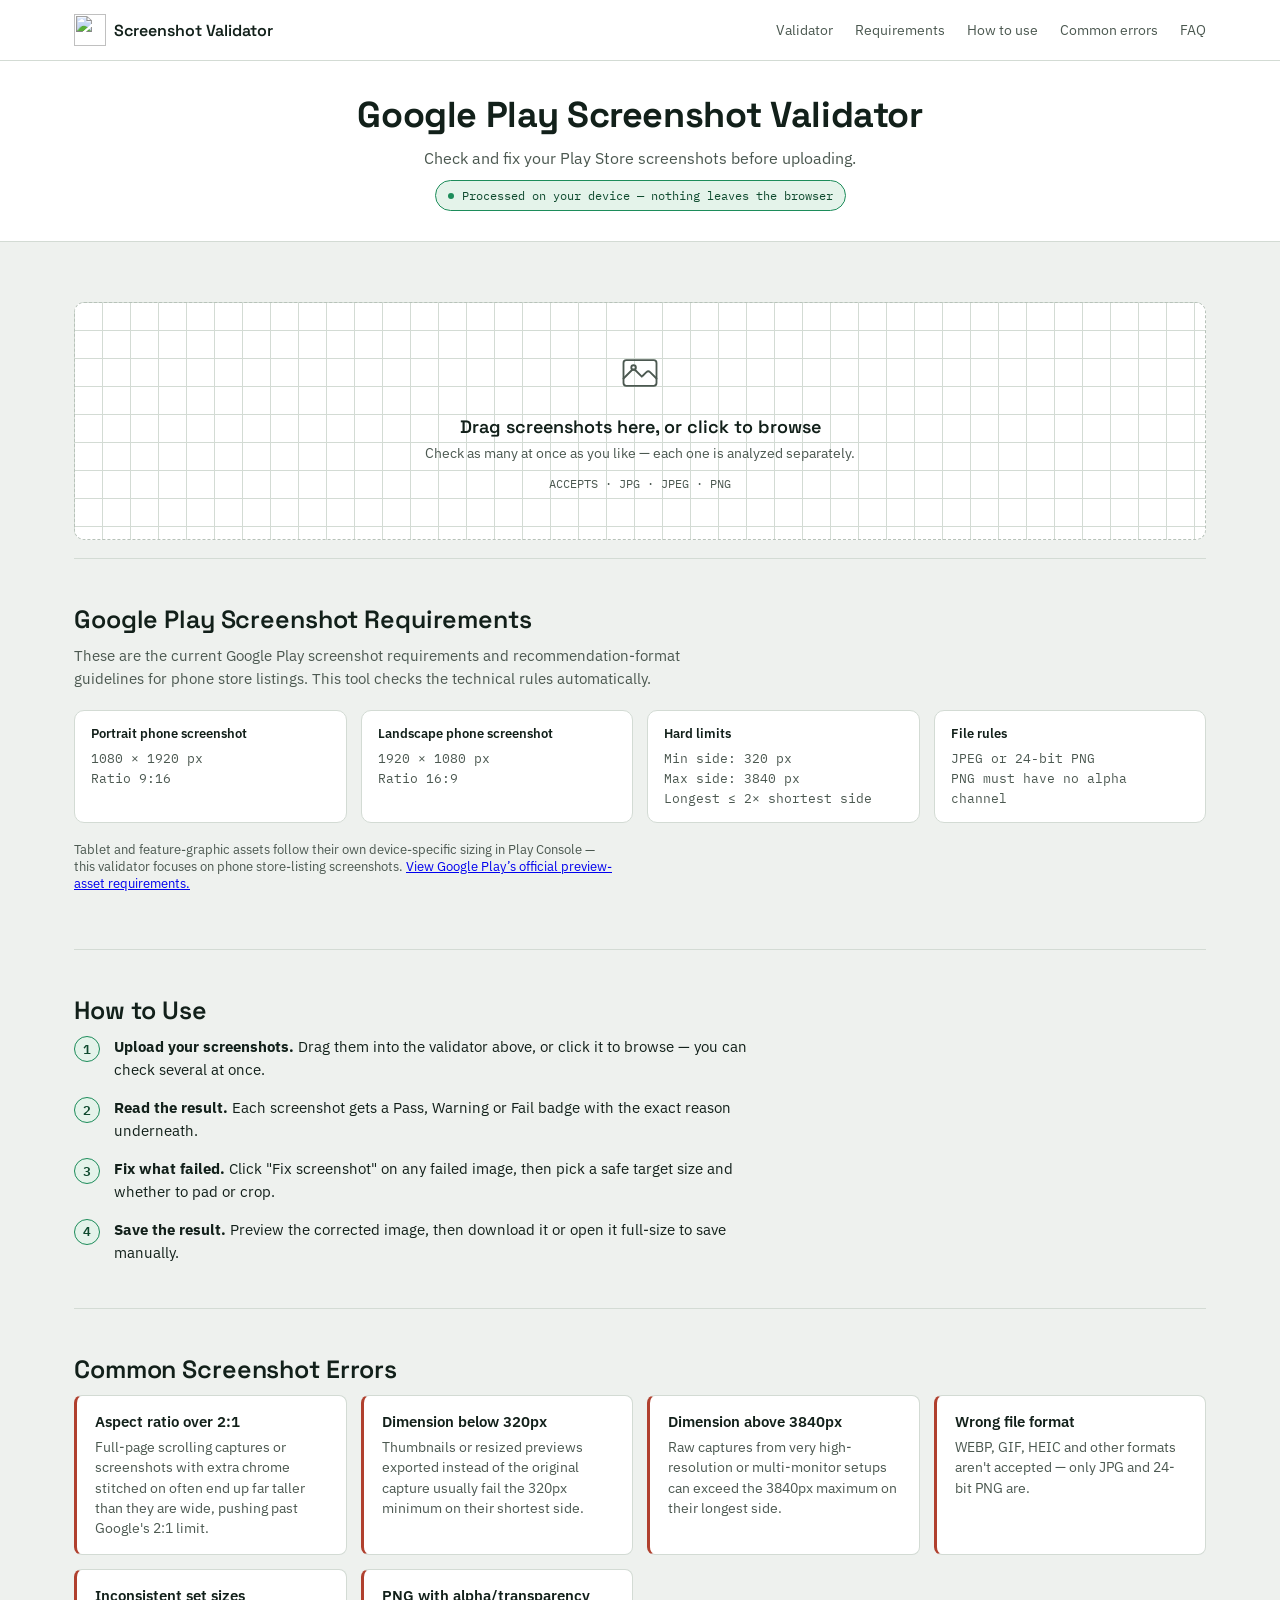
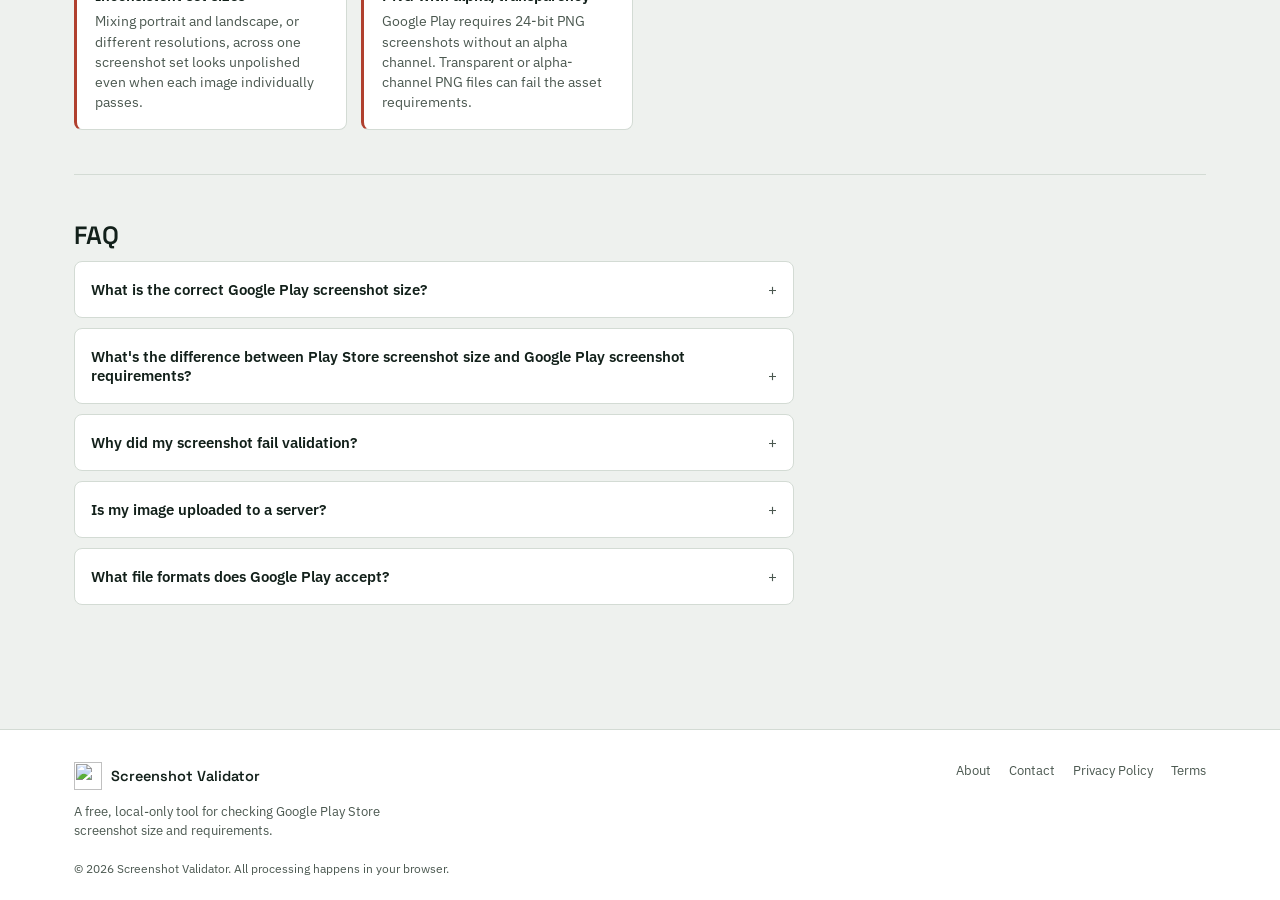
==== commit 37e20e45: "Rename index_with_logo.html to index.html" ====
--- a/index.html
+++ b/index.html
@@ -8,6 +8,9 @@
 <meta name="robots" content="index, follow">
 <meta name="theme-color" content="#1C8C5A">
 <link rel="canonical" href="https://google-play-screenshot-validator-gn.vercel.app/">
+<link rel="icon" type="image/png" href="/favicon.png">
+<link rel="shortcut icon" type="image/png" href="/favicon.png">
+<link rel="apple-touch-icon" href="/favicon.png">
 
 <meta property="og:type" content="website">
 <meta property="og:site_name" content="Google Play Screenshot Validator">
@@ -24,6 +27,7 @@
   "@type": "WebApplication",
   "name": "Google Play Screenshot Validator",
   "url": "https://google-play-screenshot-validator-gn.vercel.app/",
+  "image": "https://google-play-screenshot-validator-gn.vercel.app/favicon.png",
   "applicationCategory": "DeveloperApplication",
   "operatingSystem": "Any (runs in browser)",
   "description": "Validates Google Play Store screenshots against Google's size, aspect ratio and format requirements, and lets developers fix failed screenshots locally in the browser.",
@@ -840,6 +844,39 @@
     text-decoration: none;
   }
 
+  .brand-icon {
+    width: 32px;
+    height: 32px;
+    flex: none;
+    object-fit: contain;
+    display: block;
+  }
+
+  .footer-brand-line {
+    display: inline-flex;
+    align-items: center;
+    gap: 9px;
+  }
+
+  .footer-brand-icon {
+    width: 28px;
+    height: 28px;
+    flex: none;
+    object-fit: contain;
+    display: block;
+  }
+
+  @media (max-width: 560px) {
+    .brand-icon {
+      width: 28px;
+      height: 28px;
+    }
+
+    .brand {
+      font-size: 15px;
+    }
+  }
+
   .brand-mark {
     display: inline-flex;
     align-items: center;
@@ -1085,9 +1122,9 @@
 
 <header class="site-header">
   <div class="wrap site-header-inner">
-    <a class="brand" href="#top">
-      <span class="brand-mark" aria-hidden="true">▶</span>
-      Screenshot Validator
+    <a class="brand" href="#top" aria-label="Screenshot Validator home">
+      <img class="brand-icon" src="/favicon.png" alt="" width="32" height="32" aria-hidden="true">
+      <span>Screenshot Validator</span>
     </a>
     <nav class="site-nav" aria-label="Primary">
       <a href="#validator">Validator</a>
@@ -1261,7 +1298,10 @@
 <footer class="site-footer">
   <div class="wrap site-footer-inner">
     <div class="footer-brand">
-      <span class="brand-mark" aria-hidden="true">▶</span> Screenshot Validator
+      <div class="footer-brand-line">
+        <img class="footer-brand-icon" src="/favicon.png" alt="" width="28" height="28" aria-hidden="true">
+        <span>Screenshot Validator</span>
+      </div>
       <p>A free, local-only tool for checking Google Play Store screenshot size and requirements.</p>
     </div>
     <nav class="footer-links" aria-label="Footer">
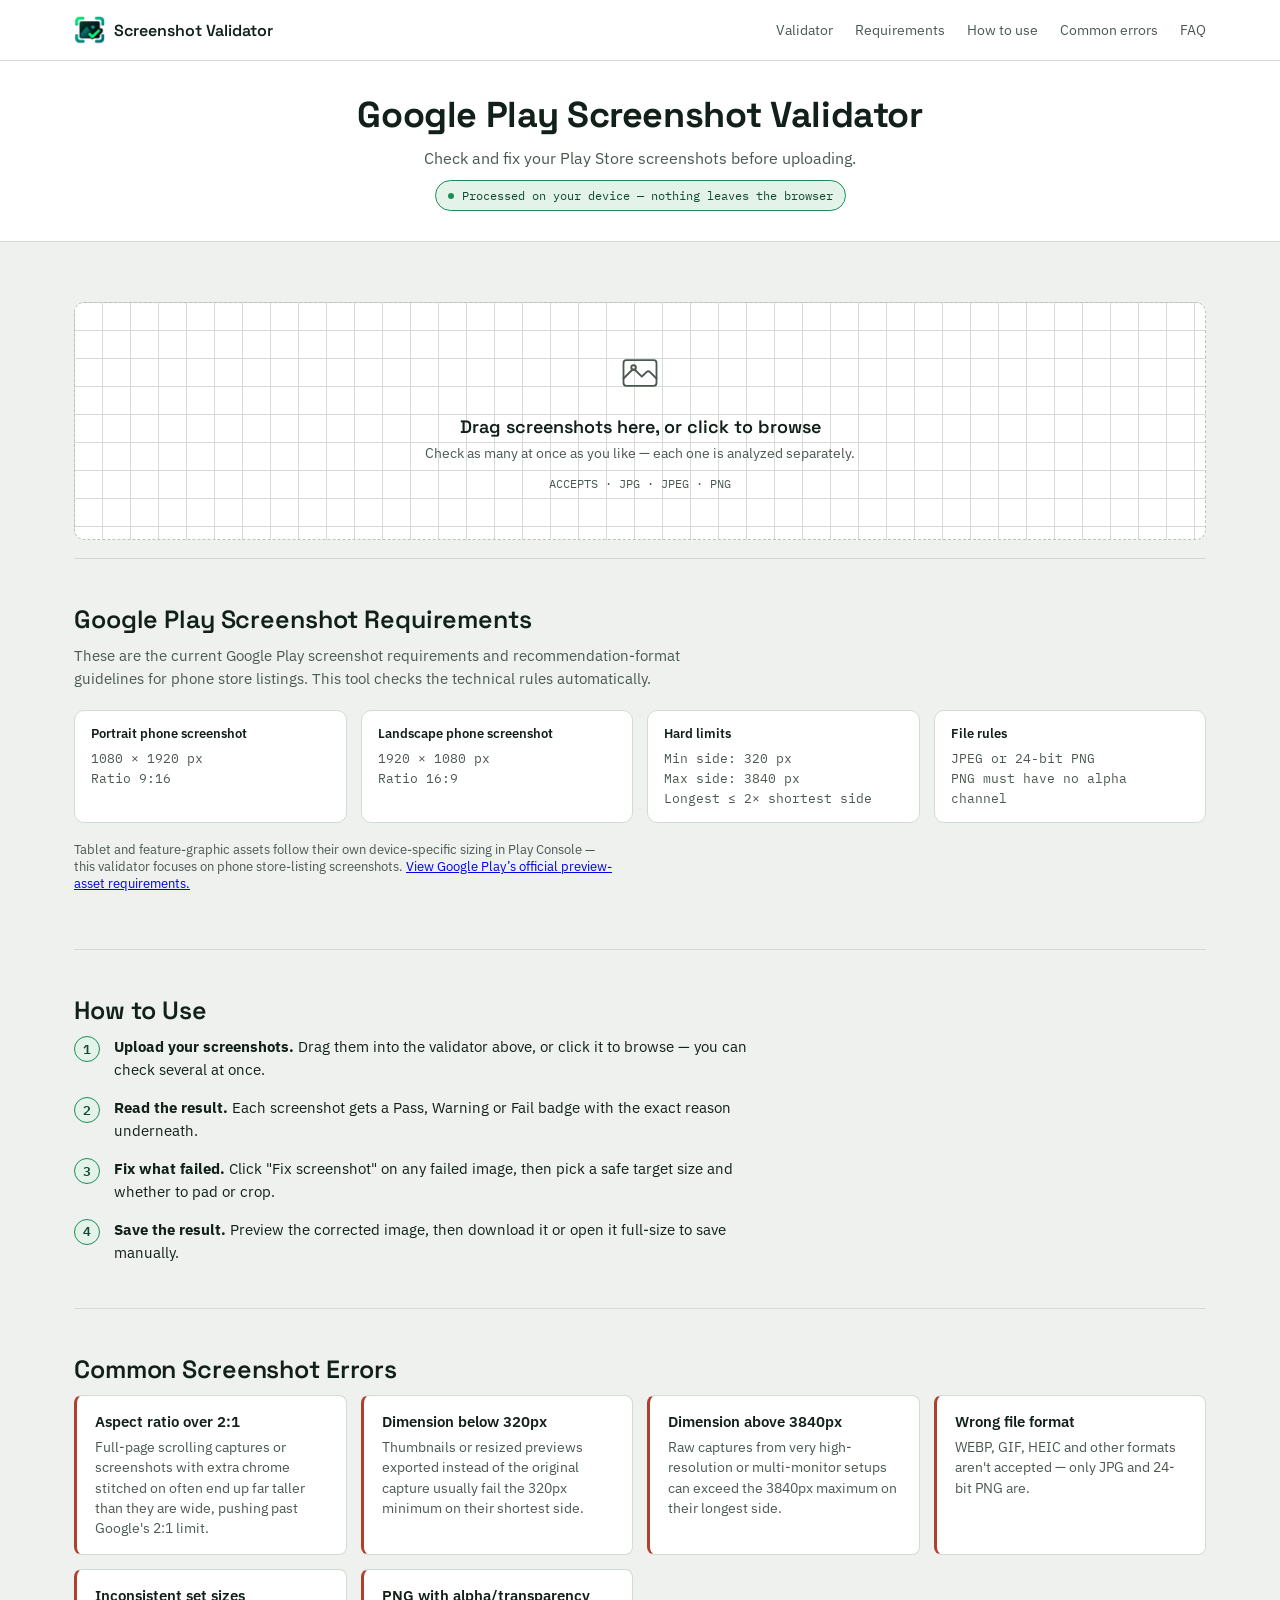
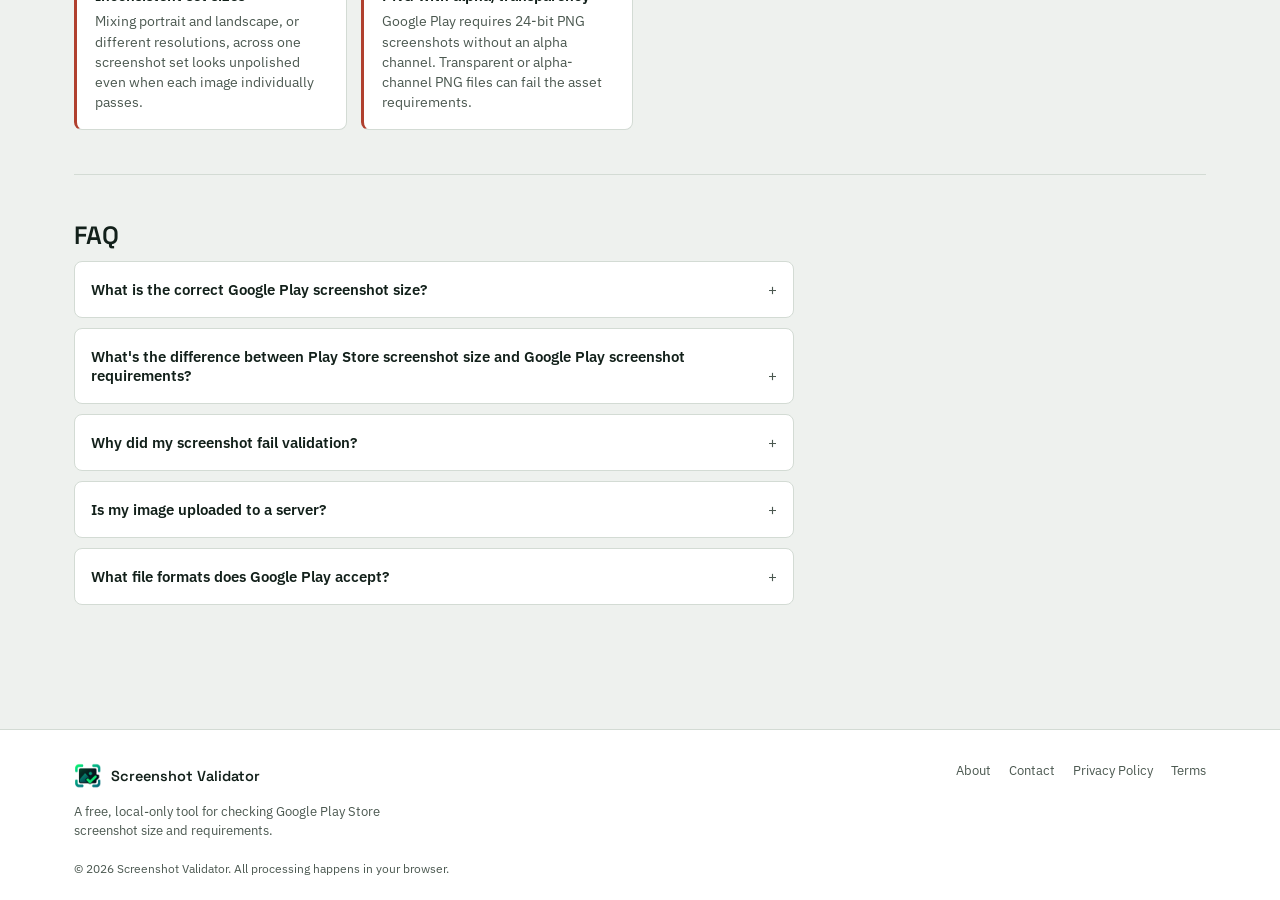
==== commit c2b3db01: "Rename index_fixed_favicon (1).html to index.html" ====
--- a/index.html
+++ b/index.html
@@ -8,9 +8,9 @@
 <meta name="robots" content="index, follow">
 <meta name="theme-color" content="#1C8C5A">
 <link rel="canonical" href="https://google-play-screenshot-validator-gn.vercel.app/">
-<link rel="icon" type="image/png" href="/favicon.png">
-<link rel="shortcut icon" type="image/png" href="/favicon.png">
-<link rel="apple-touch-icon" href="/favicon.png">
+<link rel="icon" href="/favicon.ico?v=3" sizes="any">
+<link rel="icon" type="image/png" sizes="32x32" href="/favicon-32x32.png?v=3">
+<link rel="apple-touch-icon" href="/favicon.png?v=3">
 
 <meta property="og:type" content="website">
 <meta property="og:site_name" content="Google Play Screenshot Validator">
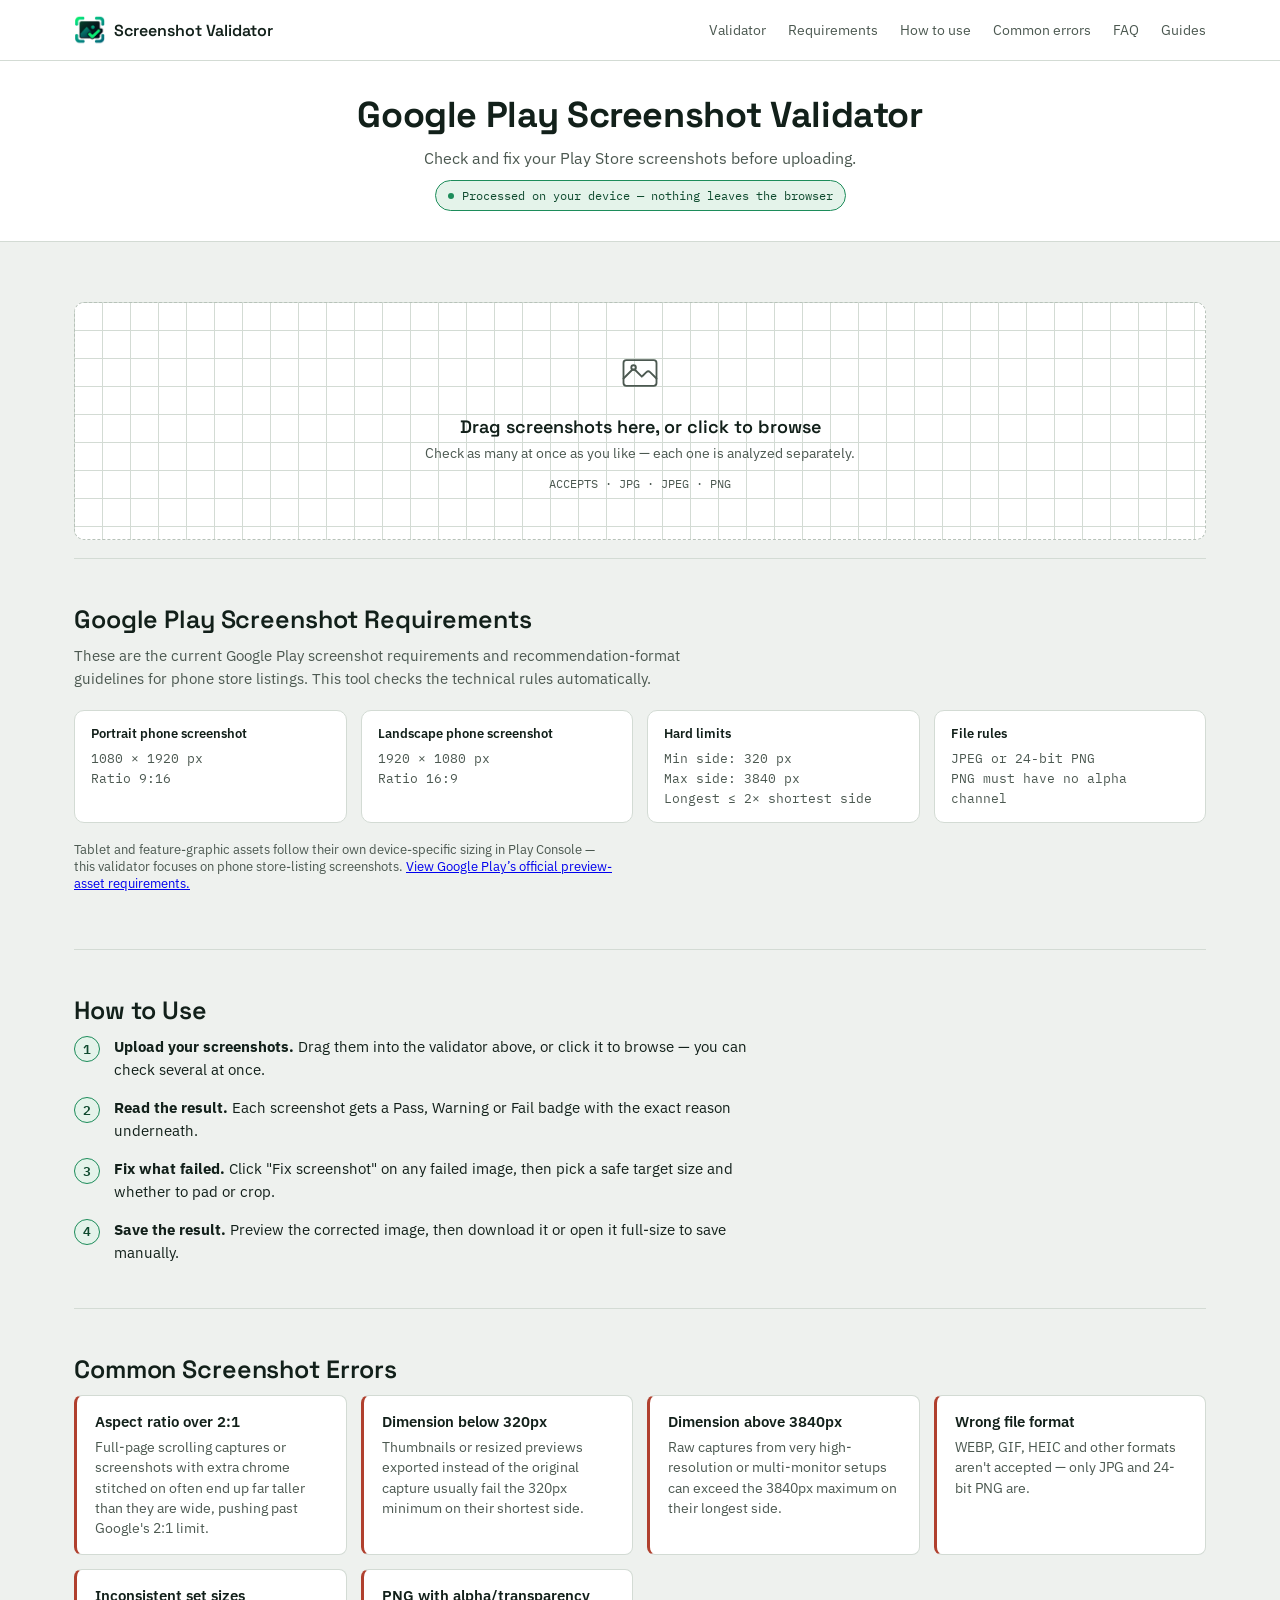
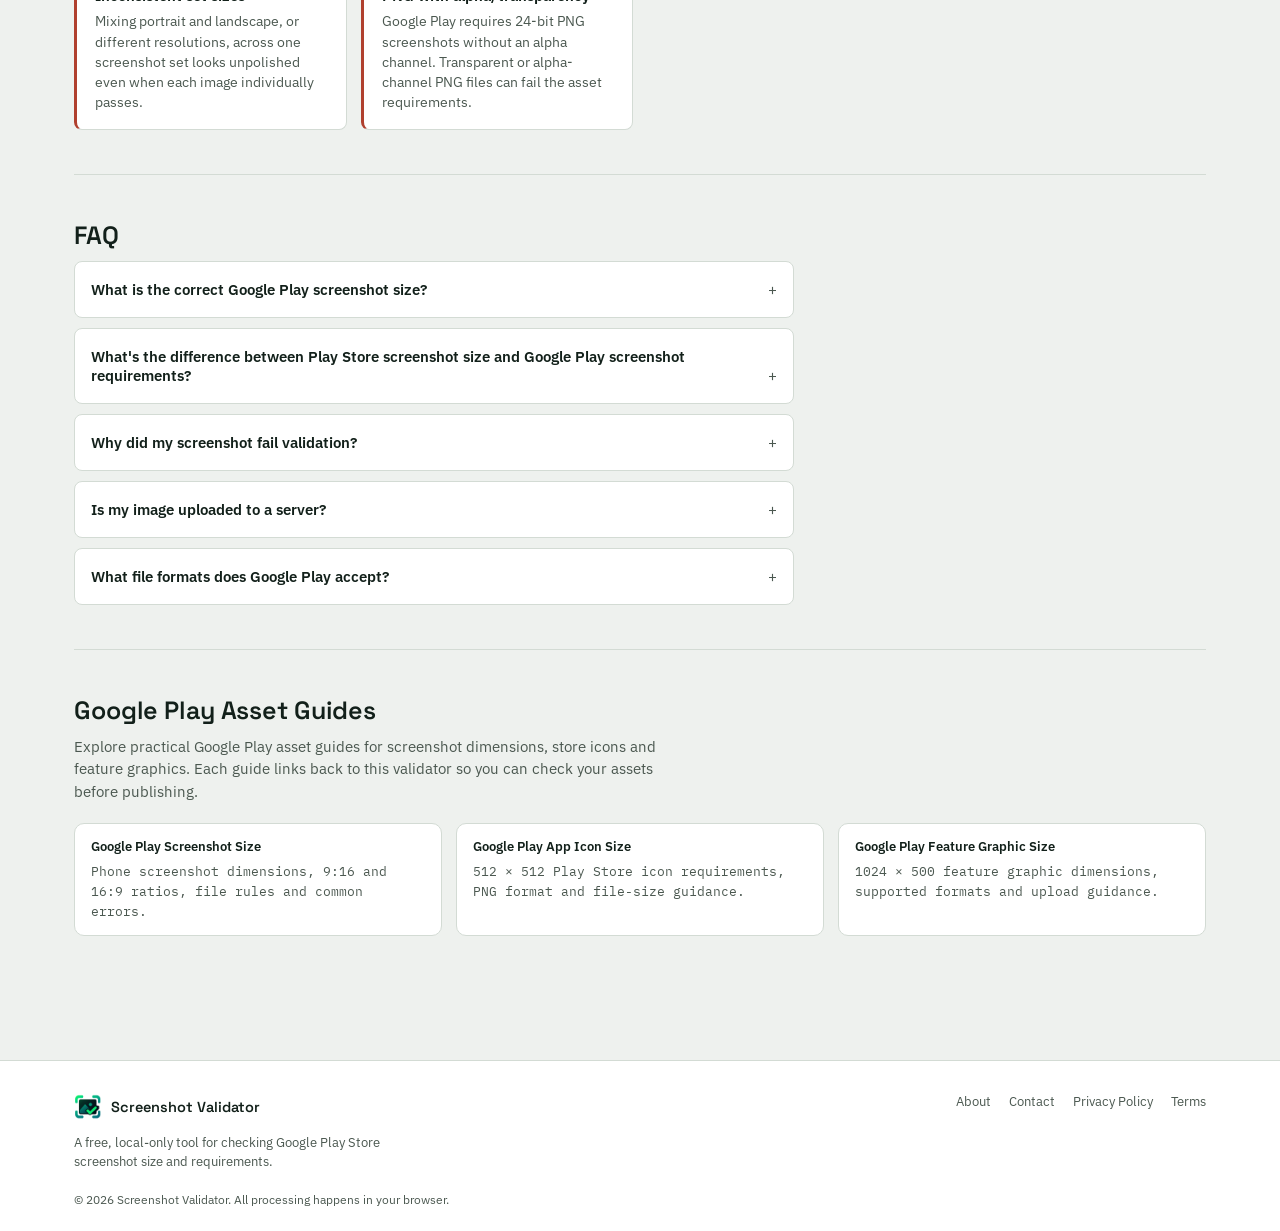
==== commit 979eec59: "Rename index_with_seo_pages (1).html to index.html" ====
--- a/index.html
+++ b/index.html
@@ -538,6 +538,23 @@
     line-height: 1.6;
   }
 
+  .guide-card {
+    display: block;
+    color: var(--ink);
+    text-decoration: none;
+    transition: border-color 0.15s ease, transform 0.15s ease, box-shadow 0.15s ease;
+  }
+
+  .guide-card:hover {
+    border-color: var(--accent);
+    transform: translateY(-2px);
+    box-shadow: var(--shadow);
+  }
+
+  .guide-card .ref-title {
+    color: var(--ink);
+  }
+
   .empty-hint {
     text-align: center;
     color: var(--ink-soft);
@@ -1132,6 +1149,7 @@
       <a href="#how-to-use">How to use</a>
       <a href="#common-errors">Common errors</a>
       <a href="#faq">FAQ</a>
+      <a href="#guides">Guides</a>
     </nav>
   </div>
 </header>
@@ -1293,6 +1311,28 @@
     </div>
   </section>
 
+  <section id="guides" class="content-section">
+    <h2 class="section-title">Google Play Asset Guides</h2>
+    <p class="section-lead">Explore practical Google Play asset guides for screenshot dimensions, store icons and feature graphics. Each guide links back to this validator so you can check your assets before publishing.</p>
+
+    <div class="ref-grid">
+      <a class="ref-card guide-card" href="/google-play-screenshot-size.html">
+        <div class="ref-title">Google Play Screenshot Size</div>
+        <div class="ref-spec">Phone screenshot dimensions, 9:16 and 16:9 ratios, file rules and common errors.</div>
+      </a>
+
+      <a class="ref-card guide-card" href="/google-play-app-icon-size.html">
+        <div class="ref-title">Google Play App Icon Size</div>
+        <div class="ref-spec">512 × 512 Play Store icon requirements, PNG format and file-size guidance.</div>
+      </a>
+
+      <a class="ref-card guide-card" href="/google-play-feature-graphic-size.html">
+        <div class="ref-title">Google Play Feature Graphic Size</div>
+        <div class="ref-spec">1024 × 500 feature graphic dimensions, supported formats and upload guidance.</div>
+      </a>
+    </div>
+  </section>
+
 </div>
 
 <footer class="site-footer">
